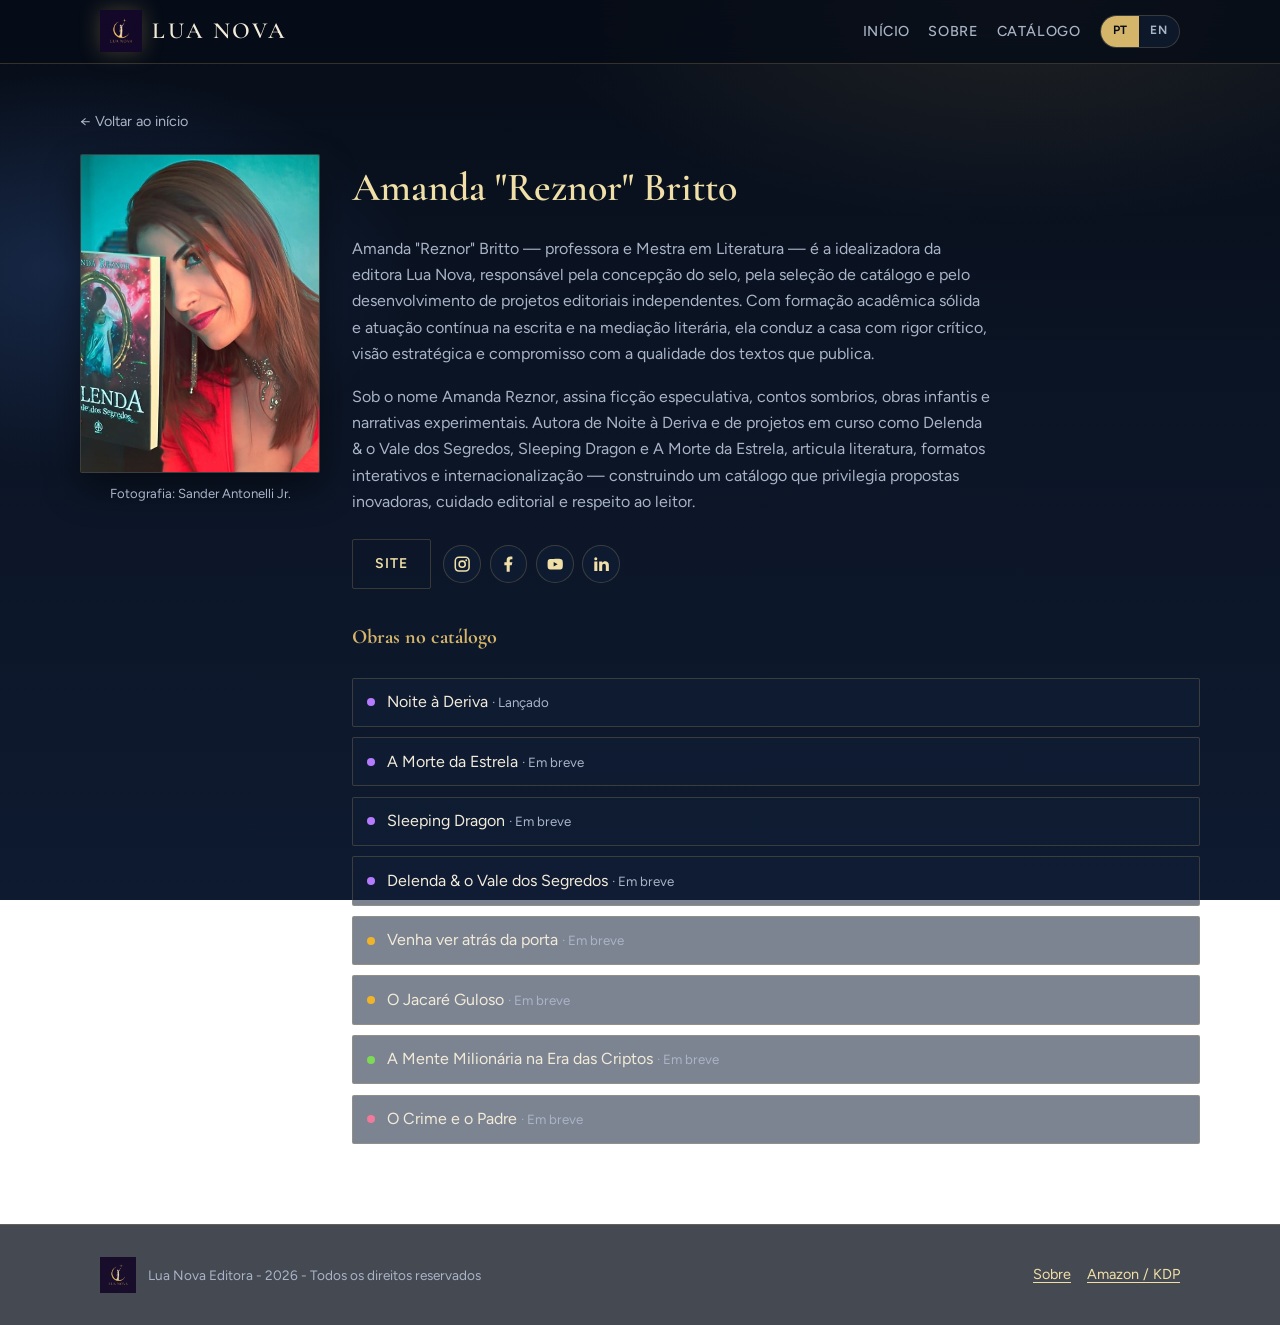
==== autor.html @ fd03901d "Initial commit: site estático da editora Lua Nova. Protótipo bilíngue PT/EN com catálogo por selos, " ====
<!DOCTYPE html>
<html lang="pt-BR" data-lang="pt">
  <head>
    <meta charset="UTF-8" />
    <meta name="viewport" content="width=device-width, initial-scale=1" />
    <title>Autor · Lua Nova</title>
    <meta name="description" content="Página do autor — Lua Nova Editora." />
    <link rel="icon" href="assets/brand/logo-minimalista-lua-nova.png" type="image/png" />
    <link rel="preconnect" href="https://fonts.googleapis.com" />
    <link rel="preconnect" href="https://fonts.gstatic.com" crossorigin />
    <link href="https://fonts.googleapis.com/css2?family=Cormorant+Garamond:ital,wght@0,500;0,600;0,700;1,500&family=Figtree:wght@400;500;600;700&display=swap" rel="stylesheet" />
    <link rel="stylesheet" href="css/styles.css" />
  </head>
  <body data-page="author">
    <a class="skip-link" href="#conteudo">Skip / Pular</a>

    <header class="site-header">
      <div class="header-inner">
        <a class="brand" href="index.html" aria-label="Lua Nova">
          <img class="brand-logo" src="assets/brand/logo-minimalista-lua-nova.png" alt="" width="42" height="42" />
          <span class="brand-name">Lua Nova</span>
        </a>
        <div class="header-actions">
          <nav class="nav" aria-label="Principal">
            <a href="index.html" data-i18n="ui.navHome">Início</a>
            <a href="sobre.html" data-i18n="ui.navAbout">Sobre</a>
            <a href="catalogo.html" data-i18n="ui.navCatalog">Catálogo</a>
          </nav>
          <div class="lang-toggle" role="group" aria-label="Idioma / Language">
            <button type="button" data-lang="pt" aria-pressed="true">PT</button>
            <button type="button" data-lang="en" aria-pressed="false">EN</button>
          </div>
        </div>
      </div>
    </header>

    <main id="conteudo" class="wrap page-hero" data-author-page></main>

    <footer class="site-footer">
      <div class="wrap footer-inner">
        <div class="footer-brand">
          <img src="assets/brand/logo-minimalista-lua-nova.png" alt="" width="36" height="36" />
          <p class="footer-copy" data-i18n="ui.footerRights">Lua Nova Editora - {year} - Todos os direitos reservados</p>
        </div>
        <div class="footer-links">
          <a href="sobre.html" data-i18n="ui.navAbout">Sobre</a>
          <a href="https://www.amazon.com.br/s?k=Amanda+Reznor" target="_blank" rel="noopener noreferrer">Amazon / KDP</a>
        </div>
      </div>
    </footer>

    <script src="js/data.js"></script>
    <script src="js/i18n.js"></script>
    <script src="js/carousel.js"></script>
    <script src="js/app.js"></script>
  </body>
</html>
---- css/styles.css ----
:root {
  /* Identity from approved logos: indigo night + antique gold */
  --bg-deep: #070d18;
  --bg: #0b1424;
  --bg-elevated: #122038;
  --navy: #0f1c33;
  --indigo: #1a2d4f;
  --gold: #d4b56a;
  --gold-bright: #f0e0a8;
  --gold-deep: #a8893e;
  --moon: var(--gold);
  --moon-soft: var(--gold-bright);
  --moon-glow: rgba(212, 181, 106, 0.28);
  --text: #f3ebda;
  --text-muted: #a9b4c7;
  --line: rgba(212, 181, 106, 0.22);
  --radius: 2px;
  --cover-w: 160px;
  --cover-h: 240px;
  --font-display: "Cormorant Garamond", "Palatino Linotype", "Georgia", serif;
  --font-ui: "Figtree", "Segoe UI", sans-serif;
  --font-body: var(--font-ui);
  --ease: cubic-bezier(0.22, 1, 0.36, 1);
  --max: 1120px;
}

*,
*::before,
*::after {
  box-sizing: border-box;
}

html {
  scroll-behavior: smooth;
}

body {
  margin: 0;
  min-height: 100vh;
  font-family: var(--font-body);
  color: var(--text);
  background:
    radial-gradient(ellipse 70% 45% at 80% 0%, rgba(212, 181, 106, 0.12), transparent 55%),
    radial-gradient(ellipse 50% 40% at 5% 30%, rgba(26, 45, 79, 0.8), transparent 55%),
    linear-gradient(180deg, var(--bg-deep) 0%, var(--bg) 40%, #0e1a30 100%);
  background-attachment: fixed;
  line-height: 1.65;
}

img {
  max-width: 100%;
  display: block;
}

a {
  color: var(--gold-bright);
  text-decoration-thickness: 1px;
  text-underline-offset: 3px;
  transition: color 0.2s var(--ease);
}

a:hover {
  color: var(--gold);
}

.skip-link {
  position: absolute;
  left: -999px;
  top: 0;
  background: var(--gold);
  color: var(--bg-deep);
  padding: 0.5rem 1rem;
  z-index: 100;
}

.skip-link:focus {
  left: 1rem;
  top: 1rem;
}

/* —— Header —— */
.site-header {
  position: sticky;
  top: 0;
  z-index: 50;
  backdrop-filter: blur(16px);
  background: rgba(7, 13, 24, 0.82);
  border-bottom: 1px solid var(--line);
}

.header-inner {
  max-width: var(--max);
  margin: 0 auto;
  padding: 0.65rem 1.25rem;
  display: flex;
  align-items: center;
  justify-content: space-between;
  gap: 1rem;
}

.brand {
  display: flex;
  align-items: center;
  gap: 0.65rem;
  color: var(--text);
  text-decoration: none;
}

.brand:hover {
  color: var(--gold-bright);
}

.brand-logo {
  width: 42px;
  height: 42px;
  object-fit: contain;
  flex-shrink: 0;
  filter: drop-shadow(0 0 10px var(--moon-glow));
  transition: filter 0.25s var(--ease), transform 0.25s var(--ease);
}

.brand:hover .brand-logo {
  filter: drop-shadow(0 0 16px rgba(212, 181, 106, 0.45));
  transform: scale(1.04);
}

.brand-name {
  font-family: var(--font-display);
  font-weight: 600;
  font-size: 1.45rem;
  letter-spacing: 0.12em;
  text-transform: uppercase;
  line-height: 1;
}

.header-actions {
  display: flex;
  align-items: center;
  gap: 1.25rem;
}

.nav {
  display: flex;
  gap: 1.15rem;
}

.nav a {
  color: var(--text-muted);
  text-decoration: none;
  font-size: 0.9rem;
  font-weight: 500;
  letter-spacing: 0.04em;
  text-transform: uppercase;
}

.nav a:hover,
.nav a[aria-current="page"] {
  color: var(--gold);
}

.lang-toggle {
  display: inline-flex;
  border: 1px solid var(--line);
  border-radius: 999px;
  overflow: hidden;
  background: rgba(15, 28, 51, 0.75);
}

.lang-toggle button {
  appearance: none;
  border: 0;
  background: transparent;
  color: var(--text-muted);
  font: inherit;
  font-size: 0.75rem;
  font-weight: 650;
  letter-spacing: 0.06em;
  padding: 0.35rem 0.7rem;
  cursor: pointer;
  transition: background 0.2s, color 0.2s;
}

.lang-toggle button[aria-pressed="true"] {
  background: var(--gold);
  color: var(--bg-deep);
}

/* —— Layout —— */
.wrap {
  max-width: var(--max);
  margin: 0 auto;
  padding: 0 1.25rem;
}

main {
  padding-bottom: 4rem;
}

.section {
  padding: 3.25rem 0 1rem;
}

.section-head {
  margin-bottom: 1.5rem;
}

.section-head h2 {
  font-family: var(--font-display);
  font-size: clamp(1.75rem, 3vw, 2.35rem);
  font-weight: 600;
  margin: 0 0 0.35rem;
  letter-spacing: 0.02em;
  color: var(--gold-bright);
}

.section-head h2::after {
  content: "";
  display: block;
  width: 4.5rem;
  height: 1px;
  margin-top: 0.65rem;
  background: linear-gradient(90deg, var(--gold), transparent);
}

.section-head p {
  margin: 0.85rem 0 0;
  color: var(--text-muted);
  max-width: 36rem;
}

.hint {
  margin-top: 0.75rem;
  font-size: 0.85rem;
  color: var(--text-muted);
  opacity: 0.85;
}

/* —— Hero —— */
.hero {
  position: relative;
  min-height: min(92vh, 820px);
  display: flex;
  align-items: center;
  padding: 2rem 0 3rem;
  overflow: hidden;
}

.hero::before {
  content: "";
  position: absolute;
  inset: 0;
  background:
    radial-gradient(circle at 70% 35%, rgba(212, 181, 106, 0.14), transparent 42%),
    radial-gradient(ellipse 100% 60% at 50% 100%, rgba(7, 13, 24, 0.95), transparent 55%);
  pointer-events: none;
  z-index: 0;
}

.hero-stars {
  position: absolute;
  inset: 0;
  background-image:
    radial-gradient(1.5px 1.5px at 12% 22%, rgba(240, 224, 168, 0.7), transparent),
    radial-gradient(1px 1px at 28% 58%, rgba(240, 224, 168, 0.45), transparent),
    radial-gradient(1.5px 1.5px at 48% 18%, rgba(240, 224, 168, 0.55), transparent),
    radial-gradient(1px 1px at 66% 72%, rgba(240, 224, 168, 0.4), transparent),
    radial-gradient(1.5px 1.5px at 82% 30%, rgba(240, 224, 168, 0.65), transparent),
    radial-gradient(1px 1px at 90% 62%, rgba(240, 224, 168, 0.35), transparent);
  opacity: 0.85;
  animation: twinkle 7s ease-in-out infinite;
  pointer-events: none;
  z-index: 0;
}

@keyframes twinkle {
  0%,
  100% {
    opacity: 0.65;
  }
  50% {
    opacity: 1;
  }
}

.hero-inner {
  position: relative;
  z-index: 1;
  width: 100%;
  display: grid;
  gap: 1.75rem;
  justify-items: center;
  text-align: center;
}

.hero-emblem {
  width: min(72vw, 420px);
  aspect-ratio: 1;
  animation: float-emblem 9s ease-in-out infinite;
  filter: drop-shadow(0 18px 50px rgba(0, 0, 0, 0.45)) drop-shadow(0 0 40px rgba(212, 181, 106, 0.18));
}

.hero-emblem img {
  width: 100%;
  height: 100%;
  object-fit: contain;
}

@keyframes float-emblem {
  0%,
  100% {
    transform: translateY(0);
  }
  50% {
    transform: translateY(-10px);
  }
}

.hero-lead {
  font-family: var(--font-display);
  font-size: clamp(1.2rem, 2.4vw, 1.55rem);
  font-weight: 500;
  font-style: italic;
  color: var(--text-muted);
  margin: 0;
  max-width: 28rem;
  line-height: 1.45;
}

.hero-cta {
  display: flex;
  flex-wrap: wrap;
  gap: 0.75rem;
  justify-content: center;
  margin-top: 0.35rem;
}

.btn {
  display: inline-flex;
  align-items: center;
  justify-content: center;
  padding: 0.75rem 1.4rem;
  border-radius: var(--radius);
  font-weight: 600;
  font-size: 0.88rem;
  letter-spacing: 0.06em;
  text-transform: uppercase;
  text-decoration: none;
  border: 1px solid transparent;
  cursor: pointer;
  transition: transform 0.2s var(--ease), background 0.2s, border-color 0.2s, color 0.2s, box-shadow 0.2s;
}

.btn:hover {
  transform: translateY(-1px);
}

.btn-primary {
  background: var(--gold);
  color: var(--bg-deep);
  box-shadow: 0 0 24px rgba(212, 181, 106, 0.2);
}

.btn-primary:hover {
  background: var(--gold-bright);
  color: var(--bg-deep);
}

.btn-ghost {
  background: transparent;
  border-color: var(--line);
  color: var(--gold-bright);
}

.btn-ghost:hover {
  border-color: var(--gold);
  color: var(--gold);
}

/* —— Seals —— */
.seals-grid {
  display: grid;
  grid-template-columns: repeat(auto-fit, minmax(180px, 1fr));
  gap: 1rem;
  margin-top: 0.5rem;
}

.seal-card {
  padding: 1.15rem 1.15rem 1.25rem;
  background: linear-gradient(160deg, rgba(18, 32, 56, 0.75), rgba(11, 20, 36, 0.55));
  border: 1px solid var(--line);
  border-left: 3px solid var(--seal-color, var(--gold));
  border-radius: var(--radius);
  transition: background 0.25s var(--ease), transform 0.25s var(--ease), border-color 0.25s;
  text-decoration: none;
  color: inherit;
  display: block;
}

a.seal-card:hover {
  color: inherit;
}

.seal-card:hover {
  background: rgba(26, 45, 79, 0.55);
  transform: translateY(-2px);
  border-color: color-mix(in srgb, var(--seal-color, var(--gold)) 45%, transparent);
}

.seal-card h3 {
  margin: 0 0 0.4rem;
  font-family: var(--font-display);
  font-size: 1.3rem;
  font-weight: 600;
  letter-spacing: 0.03em;
  color: var(--seal-color, var(--gold));
}

.seal-card p {
  margin: 0;
  font-size: 0.9rem;
  color: var(--text-muted);
}

/* —— Carousel —— */
.carousel {
  position: relative;
  margin: 0 -1.25rem;
  padding: 0.5rem 0 1rem;
  overflow: hidden;
  mask-image: linear-gradient(90deg, transparent, #000 4%, #000 96%, transparent);
  -webkit-mask-image: linear-gradient(90deg, transparent, #000 4%, #000 96%, transparent);
}

.carousel-track {
  display: flex;
  width: max-content;
  gap: 1.1rem;
  padding: 0.75rem 1.25rem;
  will-change: transform;
}

.carousel.is-static {
  mask-image: none;
  -webkit-mask-image: none;
  overflow: visible;
  margin: 0;
}

.carousel.is-static .carousel-track {
  animation: none;
  width: 100%;
  max-width: 100%;
  justify-content: center;
  flex-wrap: wrap;
  padding-left: 0;
  padding-right: 0;
  transform: none;
}

.carousel.is-marquee .carousel-track {
  animation: marquee var(--marquee-duration, 40s) linear infinite;
}

.carousel.is-paused .carousel-track {
  animation-play-state: paused;
}

.cover-provisional {
  position: absolute;
  left: 0;
  right: 0;
  bottom: 0;
  padding: 0.45rem 0.4rem;
  text-align: center;
  font-size: 0.68rem;
  font-weight: 600;
  letter-spacing: 0.04em;
  color: var(--bg-deep);
  background: linear-gradient(180deg, transparent, rgba(240, 224, 168, 0.92) 35%);
}

.catalog-seal {
  padding: 2.5rem 0 1rem;
  border-top: 1px solid var(--line);
  scroll-margin-top: 5rem;
}

.catalog-seal .section-head h2 {
  color: var(--seal-color, var(--gold-bright));
}

.catalog-subgroup {
  font-family: var(--font-display);
  font-size: 1.05rem;
  font-weight: 600;
  letter-spacing: 0.06em;
  text-transform: uppercase;
  color: var(--text-muted);
  margin: 1.25rem 0 0.85rem;
}

.catalog-grid {
  display: grid;
  grid-template-columns: repeat(auto-fill, minmax(140px, 1fr));
  gap: 1.25rem 1rem;
}

.catalog-grid .cover-card {
  flex: none;
  width: auto;
}

.catalog-grid .cover-face {
  width: 100%;
  aspect-ratio: 2 / 3;
  height: auto;
}

.author-books-title {
  font-family: var(--font-display);
  font-size: 1.25rem;
  margin: 2rem 0 0.5rem;
  color: var(--gold);
}

.seals-grid--compact {
  grid-template-columns: repeat(auto-fit, minmax(120px, 1fr));
  gap: 0.75rem;
}

.seal-card--tag {
  padding: 0.85rem 1rem;
  text-align: center;
}

.seal-card--tag h3 {
  margin: 0;
  font-size: 1.05rem;
}

.seal-card--tag p {
  display: none;
}

.catalog-section-actions {
  display: flex;
  justify-content: flex-end;
  margin-top: 1.5rem;
}

.btn-back-top {
  font-size: 0.8rem;
  padding: 0.55rem 1rem;
}

.book-actions {
  display: flex;
  flex-wrap: wrap;
  gap: 0.75rem;
  margin-top: 1.5rem;
}

.btn-disabled {
  opacity: 0.45;
  cursor: not-allowed;
  pointer-events: none;
}

.about-mark-frame {
  width: min(160px, 42vw);
  aspect-ratio: 1;
  margin: 0 auto 1.5rem;
  border-radius: 50%;
  overflow: hidden;
  border: 1px solid var(--line);
  background: var(--navy);
  box-shadow: 0 0 40px var(--moon-glow), 0 0 80px rgba(212, 181, 106, 0.12);
  display: grid;
  place-items: center;
}

.about-mark-frame .about-mark,
.about-mark--minimal {
  width: 78%;
  height: auto;
  margin: 0;
  filter: none;
}

.author-photo-wrap {
  width: min(280px, 100%);
  margin: 0 auto;
}

.author-photo {
  width: 100%;
  border-radius: var(--radius);
  overflow: hidden;
  border: 1px solid var(--line);
  box-shadow: 0 16px 36px rgba(0, 0, 0, 0.45);
  background: var(--navy);
}

.author-photo img {
  width: 100%;
  height: auto;
  aspect-ratio: 3 / 4;
  object-fit: cover;
  object-position: center top;
  display: block;
}

.photo-credit {
  margin: 0.65rem 0 0;
  text-align: center;
  font-size: 0.82rem;
  color: var(--text-muted);
}

.author-links {
  margin: 1.5rem 0 0.5rem;
  align-items: center;
  display: flex;
  flex-wrap: wrap;
  gap: 0.75rem;
}

.author-links .social-row {
  margin-top: 0;
  margin-left: 0;
}

.social-row {
  display: inline-flex;
  align-items: center;
  gap: 0.55rem;
  margin-top: 0.85rem;
}

.social-icon {
  width: 2.35rem;
  height: 2.35rem;
  display: inline-grid;
  place-items: center;
  border-radius: 50%;
  border: 1px solid var(--line);
  color: var(--gold-bright);
  background: rgba(18, 32, 56, 0.55);
  text-decoration: none;
  transition: color 0.2s, border-color 0.2s, background 0.2s, transform 0.2s;
}

.social-icon svg {
  width: 1.15rem;
  height: 1.15rem;
  display: block;
}

.social-icon:hover {
  color: var(--bg-deep);
  background: var(--gold);
  border-color: var(--gold);
  transform: translateY(-1px);
}

.social-icon--disabled {
  opacity: 0.35;
  cursor: not-allowed;
  pointer-events: none;
}

#topo-catalogo {
  scroll-margin-top: 5rem;
}

@keyframes marquee {
  from {
    transform: translateX(0);
  }
  to {
    transform: translateX(-50%);
  }
}

.cover-card {
  flex: 0 0 var(--cover-w);
  width: var(--cover-w);
  text-decoration: none;
  color: inherit;
  display: block;
  transition: transform 0.25s var(--ease);
}

.cover-card:hover,
.cover-card:focus-visible {
  transform: translateY(-6px) scale(1.03);
  outline: none;
}

.cover-face {
  position: relative;
  width: var(--cover-w);
  height: var(--cover-h);
  border-radius: var(--radius);
  overflow: hidden;
  box-shadow:
    0 12px 28px rgba(0, 0, 0, 0.5),
    0 0 0 1px rgba(212, 181, 106, 0.12);
  background: var(--bg-elevated);
}

.cover-face img {
  width: 100%;
  height: 100%;
  object-fit: cover;
}

.cover-placeholder {
  width: 100%;
  height: 100%;
  display: flex;
  flex-direction: column;
  align-items: center;
  justify-content: center;
  text-align: center;
  padding: 1rem 0.85rem;
  background:
    linear-gradient(160deg, rgba(240, 224, 168, 0.1), transparent 42%),
    linear-gradient(180deg, color-mix(in srgb, var(--seal-color, var(--indigo)) 40%, #122038), #070d18 88%);
  border-top: 3px solid var(--seal-color, var(--gold));
}

.cover-placeholder .ph-label {
  font-size: 0.72rem;
  letter-spacing: 0.04em;
  color: var(--gold-bright);
  opacity: 0.9;
  margin: 0;
}

.cover-badge {
  position: absolute;
  top: 0.5rem;
  left: 0.5rem;
  width: 10px;
  height: 10px;
  border-radius: 50%;
  background: var(--seal-color, var(--gold));
  box-shadow: 0 0 8px var(--seal-color, var(--gold));
}

.cover-meta {
  margin-top: 0.55rem;
}

.cover-meta .title {
  font-size: 0.88rem;
  font-weight: 600;
  line-height: 1.25;
  margin: 0;
  color: var(--text);
}

.cover-meta .author {
  font-size: 0.78rem;
  color: var(--text-muted);
  margin: 0.15rem 0 0;
}

.carousel-empty {
  color: var(--text-muted);
  padding: 1rem 0;
  font-style: italic;
}

/* —— Detail pages —— */
.page-hero {
  padding: 2.75rem 0 1rem;
}

.crumb {
  display: inline-block;
  margin-bottom: 1.25rem;
  font-size: 0.9rem;
  color: var(--text-muted);
  text-decoration: none;
}

.crumb:hover {
  color: var(--gold);
}

.book-layout,
.author-layout {
  display: grid;
  gap: 2rem;
  padding-bottom: 2rem;
}

@media (min-width: 760px) {
  .book-layout {
    grid-template-columns: 220px 1fr;
    align-items: start;
  }

  .author-layout {
    grid-template-columns: 240px 1fr;
    align-items: start;
  }
}

.book-cover-lg {
  width: 220px;
  max-width: 100%;
  aspect-ratio: 2 / 3;
  border-radius: var(--radius);
  overflow: hidden;
  box-shadow: 0 20px 40px rgba(0, 0, 0, 0.55), 0 0 0 1px rgba(212, 181, 106, 0.15);
  margin: 0 auto;
}

.book-cover-lg img,
.book-cover-lg .cover-placeholder {
  width: 100%;
  height: 100%;
}

.book-cover-lg .cover-placeholder {
  min-height: 100%;
}

.book-title {
  font-family: var(--font-display);
  font-size: clamp(1.9rem, 4vw, 2.75rem);
  margin: 0 0 0.35rem;
  line-height: 1.1;
  font-weight: 600;
  color: var(--gold-bright);
}

.book-subtitle {
  color: var(--text-muted);
  margin: 0 0 1.25rem;
  font-size: 1.1rem;
  font-family: var(--font-display);
  font-style: italic;
}

.meta-row {
  display: flex;
  flex-wrap: wrap;
  gap: 0.5rem 1.25rem;
  margin-bottom: 1.5rem;
  font-size: 0.92rem;
}

.meta-row dt {
  color: var(--text-muted);
  display: inline;
  margin: 0;
}

.meta-row dd {
  display: inline;
  margin: 0 0 0 0.35rem;
  color: var(--text);
}

.meta-pair {
  display: flex;
  align-items: baseline;
}

.seal-chip {
  display: inline-block;
  font-size: 0.72rem;
  font-weight: 650;
  letter-spacing: 0.05em;
  text-transform: uppercase;
  padding: 0.2rem 0.55rem;
  border-radius: 999px;
  border: 1px solid color-mix(in srgb, var(--seal-color) 55%, transparent);
  color: var(--seal-color);
  margin-right: 0.35rem;
}

.prose {
  color: var(--text-muted);
  max-width: 40rem;
}

.prose p {
  margin: 0 0 1rem;
}

.prose p:last-child {
  margin-bottom: 0;
}

.author-name {
  font-family: var(--font-display);
  font-size: clamp(1.8rem, 4vw, 2.5rem);
  margin: 0 0 1rem;
  color: var(--gold-bright);
  font-weight: 600;
}

.book-list {
  list-style: none;
  padding: 0;
  margin: 1.5rem 0 0;
  display: grid;
  gap: 0.65rem;
}

.book-list a {
  display: flex;
  align-items: center;
  gap: 0.75rem;
  padding: 0.65rem 0.85rem;
  background: rgba(18, 32, 56, 0.55);
  border: 1px solid var(--line);
  border-radius: var(--radius);
  text-decoration: none;
  color: var(--text);
}

.book-list a:hover {
  border-color: var(--gold);
  color: var(--gold-bright);
}

.book-list .dot {
  width: 8px;
  height: 8px;
  border-radius: 50%;
  background: var(--seal-color, var(--gold));
  flex-shrink: 0;
}

.about-grid {
  display: grid;
  gap: 1.5rem;
  margin-top: 1.5rem;
}

@media (min-width: 700px) {
  .about-grid {
    grid-template-columns: 1fr 1fr;
  }
}

.about-block {
  padding: 1.5rem;
  background: linear-gradient(160deg, rgba(18, 32, 56, 0.7), rgba(11, 20, 36, 0.5));
  border: 1px solid var(--line);
  border-radius: var(--radius);
}

.about-block h2 {
  font-family: var(--font-display);
  font-size: 1.45rem;
  margin: 0 0 0.75rem;
  color: var(--gold);
  font-weight: 600;
}

.contact-list {
  list-style: none;
  padding: 0;
  margin: 1rem 0 0;
  display: grid;
  gap: 0.65rem;
}

.contact-list li {
  color: var(--text-muted);
}

.contact-list strong {
  color: var(--text);
  display: inline-block;
  min-width: 5.5rem;
}

.events-empty {
  font-style: italic;
  opacity: 0.85;
  margin-top: 0.75rem !important;
}

/* —— Footer —— */
.site-footer {
  border-top: 1px solid var(--line);
  padding: 2rem 0;
  margin-top: 2rem;
  background: rgba(7, 13, 24, 0.75);
}

.footer-inner {
  display: flex;
  flex-wrap: wrap;
  justify-content: space-between;
  gap: 1.25rem;
  align-items: center;
}

.footer-brand {
  display: flex;
  align-items: center;
  gap: 0.75rem;
}

.footer-brand img {
  width: 36px;
  height: 36px;
  object-fit: contain;
  opacity: 0.9;
}

.footer-links {
  display: flex;
  flex-wrap: wrap;
  gap: 1rem;
  font-size: 0.9rem;
}

.footer-copy {
  font-size: 0.85rem;
  color: var(--text-muted);
  margin: 0;
}

@media (max-width: 600px) {
  .nav {
    display: none;
  }

  .hero {
    min-height: auto;
    padding: 2rem 0 2.5rem;
  }

  .hero-emblem {
    width: min(88vw, 340px);
  }

  .brand-name {
    font-size: 1.15rem;
    letter-spacing: 0.08em;
  }

  :root {
    --cover-w: 140px;
    --cover-h: 210px;
  }
}

@media (prefers-reduced-motion: reduce) {
  .carousel-track,
  .hero-emblem,
  .hero-stars {
    animation: none !important;
  }

  html {
    scroll-behavior: auto;
  }
}
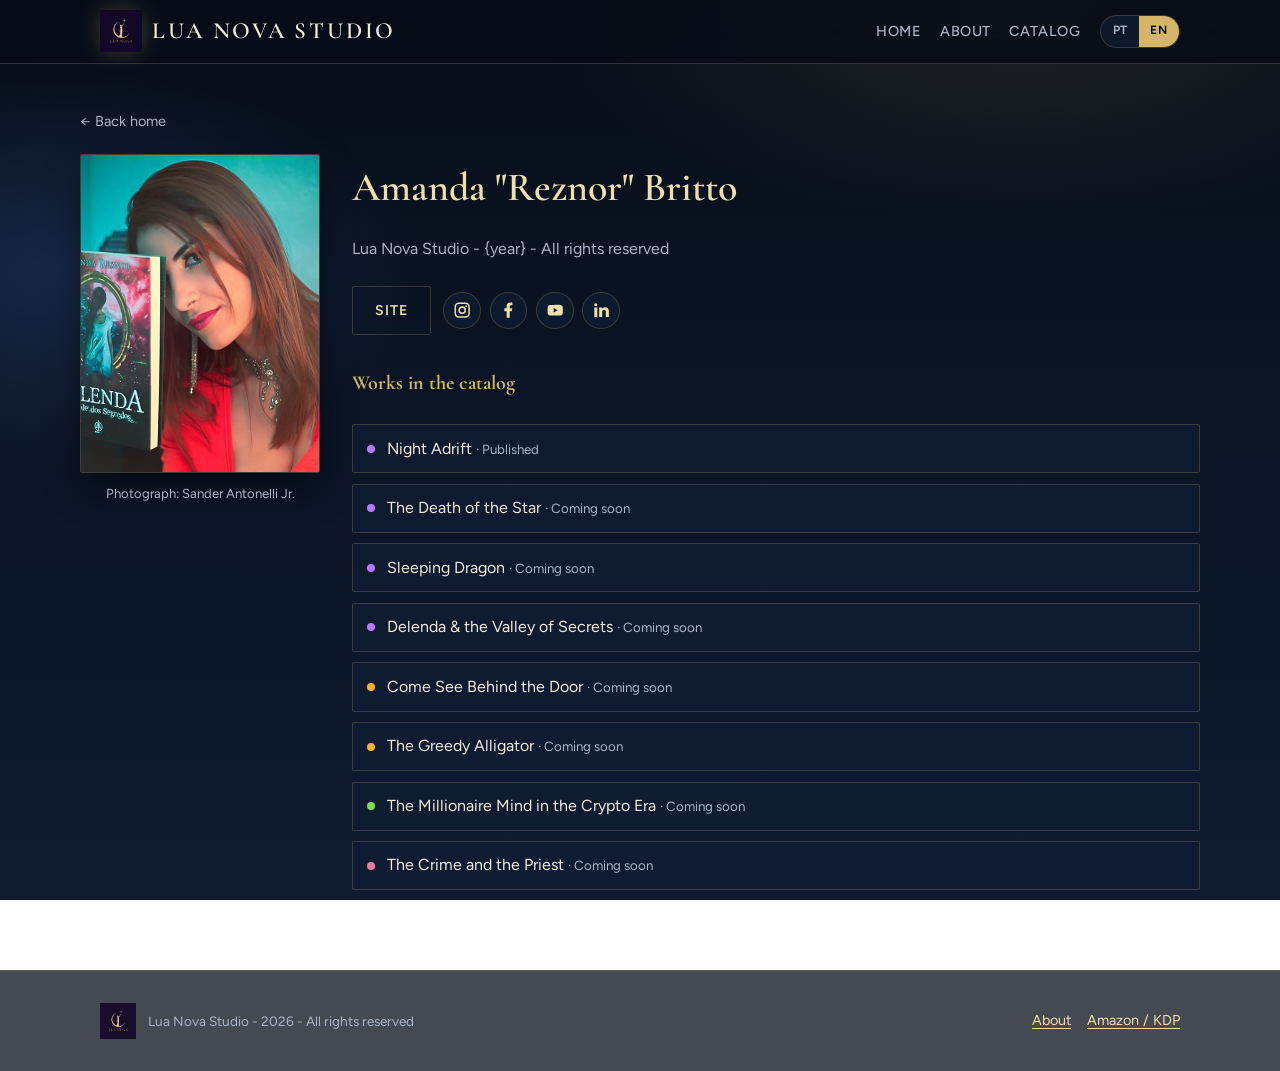
==== commit c4ed12a7: "Rebrand site as Lua Nova Studio with Editora Lua Nova as the imprint The house is now Lua Nova Studi" ====
--- a/autor.html
+++ b/autor.html
@@ -3,8 +3,8 @@
   <head>
     <meta charset="UTF-8" />
     <meta name="viewport" content="width=device-width, initial-scale=1" />
-    <title>Autor · Lua Nova</title>
-    <meta name="description" content="Página do autor — Lua Nova Editora." />
+    <title>Autor · Lua Nova Studio</title>
+    <meta name="description" content="Página do autor — Editora Lua Nova, selo da Lua Nova Studio." />
     <link rel="icon" href="assets/brand/logo-minimalista-lua-nova.png" type="image/png" />
     <link rel="preconnect" href="https://fonts.googleapis.com" />
     <link rel="preconnect" href="https://fonts.gstatic.com" crossorigin />
@@ -16,9 +16,9 @@
 
     <header class="site-header">
       <div class="header-inner">
-        <a class="brand" href="index.html" aria-label="Lua Nova">
+        <a class="brand" href="index.html" aria-label="Lua Nova Studio">
           <img class="brand-logo" src="assets/brand/logo-minimalista-lua-nova.png" alt="" width="42" height="42" />
-          <span class="brand-name">Lua Nova</span>
+          <span class="brand-name">Lua Nova Studio</span>
         </a>
         <div class="header-actions">
           <nav class="nav" aria-label="Principal">
@@ -40,7 +40,7 @@
       <div class="wrap footer-inner">
         <div class="footer-brand">
           <img src="assets/brand/logo-minimalista-lua-nova.png" alt="" width="36" height="36" />
-          <p class="footer-copy" data-i18n="ui.footerRights">Lua Nova Editora - {year} - Todos os direitos reservados</p>
+          <p class="footer-copy" data-i18n="ui.footerRights">Lua Nova Studio - {year} - Todos os direitos reservados</p>
         </div>
         <div class="footer-links">
           <a href="sobre.html" data-i18n="ui.navAbout">Sobre</a>
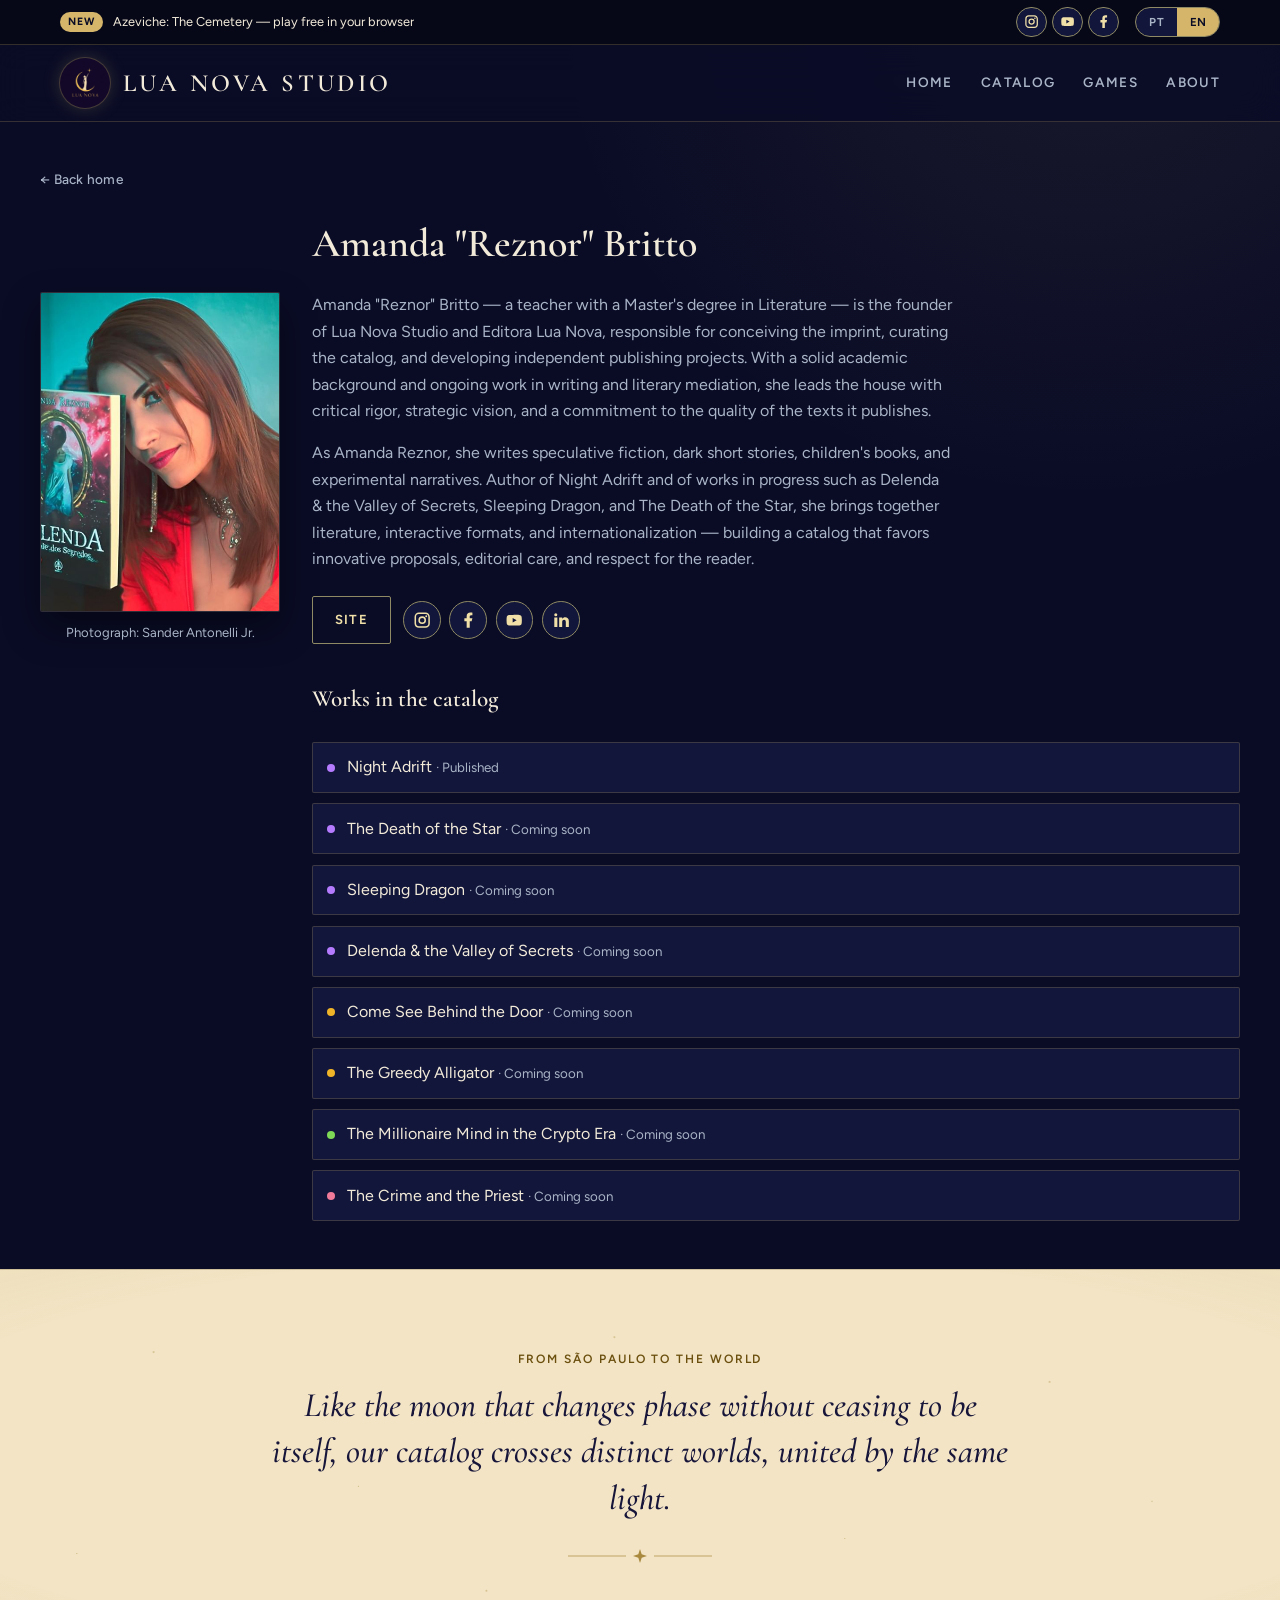
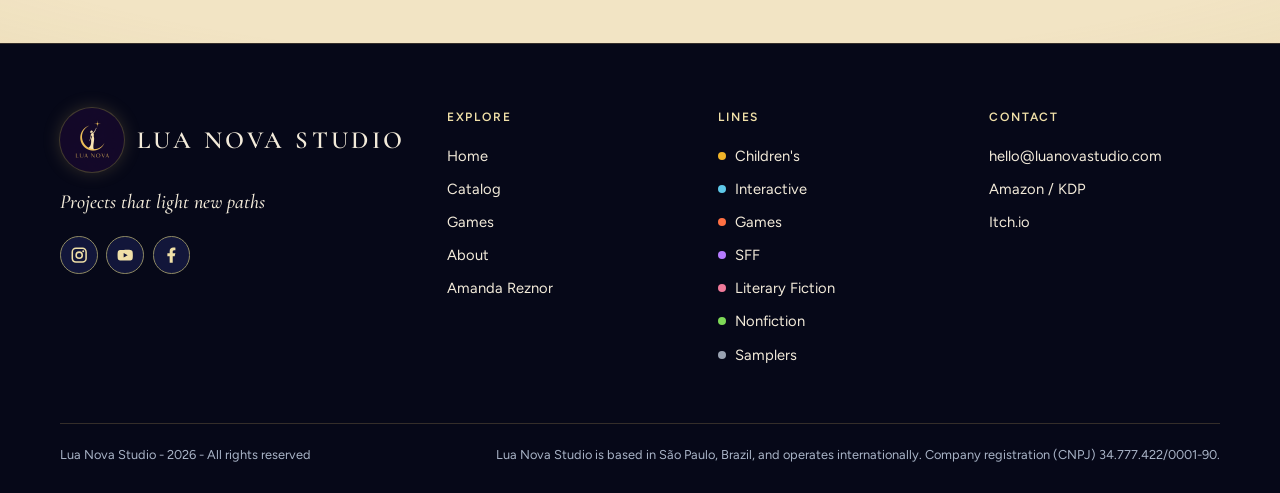
==== commit b78432b7: "Redesign the site with a night frame and parchment bands Top bar, broad header and footer, and the b" ====
--- a/autor.html
+++ b/autor.html
@@ -3,6 +3,8 @@
   <head>
     <meta charset="UTF-8" />
     <meta name="viewport" content="width=device-width, initial-scale=1" />
+    <meta name="color-scheme" content="dark light" />
+    <meta name="theme-color" content="#060818" />
     <title>Autor · Lua Nova Studio</title>
     <meta name="description" content="Página do autor — Editora Lua Nova, selo da Lua Nova Studio." />
     <link rel="icon" href="assets/brand/logo-minimalista-lua-nova.png" type="image/png" />
@@ -14,37 +16,101 @@
   <body data-page="author">
     <a class="skip-link" href="#conteudo">Skip / Pular</a>
 
-    <header class="site-header">
-      <div class="header-inner">
-        <a class="brand" href="index.html" aria-label="Lua Nova Studio">
-          <img class="brand-logo" src="assets/brand/logo-minimalista-lua-nova.png" alt="" width="42" height="42" />
-          <span class="brand-name">Lua Nova Studio</span>
-        </a>
-        <div class="header-actions">
-          <nav class="nav" aria-label="Principal">
-            <a href="index.html" data-i18n="ui.navHome">Início</a>
-            <a href="sobre.html" data-i18n="ui.navAbout">Sobre</a>
-            <a href="catalogo.html" data-i18n="ui.navCatalog">Catálogo</a>
-          </nav>
+    <div class="topbar">
+      <div class="topbar-inner">
+        <p class="topbar-note">
+          <span class="topbar-tag" data-i18n="ui.topbarTag">Novo</span>
+          <a href="livro.html?id=azeviche-the-cemetery" data-i18n="ui.topbarNote">Azeviche: O Cemitério — jogue grátis no navegador</a>
+        </p>
+        <div class="topbar-actions">
+          <div class="social-row">
+            <a class="social-icon" href="https://www.instagram.com/luanova_studio/" target="_blank" rel="noopener noreferrer" aria-label="Instagram" title="Instagram"><svg viewBox="0 0 24 24" aria-hidden="true"><path fill="currentColor" d="M7.8 2h8.4C19.4 2 22 4.6 22 7.8v8.4a5.8 5.8 0 0 1-5.8 5.8H7.8C4.6 22 2 19.4 2 16.2V7.8A5.8 5.8 0 0 1 7.8 2m-.2 2A3.6 3.6 0 0 0 4 7.6v8.8C4 18.39 5.61 20 7.6 20h8.8a3.6 3.6 0 0 0 3.6-3.6V7.6C20 5.61 18.39 4 16.4 4H7.6m9.65 1.5a1.25 1.25 0 0 1 1.25 1.25A1.25 1.25 0 0 1 17.25 8 1.25 1.25 0 0 1 16 6.75a1.25 1.25 0 0 1 1.25-1.25M12 7a5 5 0 0 1 5 5 5 5 0 0 1-5 5 5 5 0 0 1-5-5 5 5 0 0 1 5-5m0 2a3 3 0 0 0-3 3 3 3 0 0 0 3 3 3 3 0 0 0 3-3 3 3 0 0 0-3-3z"/></svg></a>
+            <a class="social-icon" href="https://www.youtube.com/@luanova_studio" target="_blank" rel="noopener noreferrer" aria-label="YouTube" title="YouTube"><svg viewBox="0 0 24 24" aria-hidden="true"><path fill="currentColor" d="M10 15l5.19-3L10 9v6m11.56-7.83c.13.47.22 1.1.28 1.9.07.8.1 1.49.1 2.09L22 12c0 2.19-.16 3.8-.44 4.83-.25.9-.83 1.48-1.73 1.73-.47.13-1.33.22-2.65.28-1.3.07-2.49.1-3.59.1L12 19c-4.19 0-6.8-.16-7.83-.44-.9-.25-1.48-.83-1.73-1.73-.13-.47-.22-1.1-.28-1.9-.07-.8-.1-1.49-.1-2.09L2 12c0-2.19.16-3.8.44-4.83.25-.9.83-1.48 1.73-1.73.47-.13 1.33-.22 2.65-.28 1.3-.07 2.49-.1 3.59-.1L12 5c4.19 0 6.8.16 7.83.44.9.25 1.48.83 1.73 1.73z"/></svg></a>
+            <a class="social-icon" href="https://www.facebook.com/profile.php?id=61592613926631" target="_blank" rel="noopener noreferrer" aria-label="Facebook" title="Facebook"><svg viewBox="0 0 24 24" aria-hidden="true"><path fill="currentColor" d="M14 13.5h2.5l1-4H14v-2c0-1.03 0-2 2-2h1.5V2.14c-.326-.043-1.557-.14-2.857-.14C11.928 2 10 3.657 10 6.7v2.8H7v4h3V22h4v-8.5z"/></svg></a>
+          </div>
           <div class="lang-toggle" role="group" aria-label="Idioma / Language">
             <button type="button" data-lang="pt" aria-pressed="true">PT</button>
             <button type="button" data-lang="en" aria-pressed="false">EN</button>
           </div>
         </div>
       </div>
+    </div>
+
+    <header class="site-header">
+      <div class="header-inner">
+        <a class="brand" href="index.html" aria-label="Lua Nova Studio">
+          <img class="brand-logo" src="assets/brand/logo-minimalista-lua-nova.png" alt="" width="50" height="50" />
+          <span class="brand-name">Lua Nova Studio</span>
+        </a>
+        <div class="header-actions">
+          <nav class="nav" aria-label="Principal">
+            <a href="index.html" data-i18n="ui.navHome">Início</a>
+            <a href="catalogo.html" data-i18n="ui.navCatalog">Catálogo</a>
+            <a href="catalogo.html#selo-jogos" data-i18n="ui.navGames">Jogos</a>
+            <a href="sobre.html" data-i18n="ui.navAbout">Sobre</a>
+          </nav>
+        </div>
+      </div>
     </header>
 
     <main id="conteudo" class="wrap page-hero" data-author-page></main>
 
+    <section class="manifesto theme-light" aria-labelledby="manifesto-title">
+      <div class="hero-stars" aria-hidden="true"></div>
+      <p class="section-eyebrow" id="manifesto-title" data-i18n="ui.manifestoEyebrow">De São Paulo para o mundo</p>
+      <blockquote data-i18n="ui.manifestoQuote">Como a lua que muda de fase sem deixar de ser a mesma, nosso catálogo atravessa mundos distintos, unidos pela mesma luz.</blockquote>
+      <div class="manifesto-orn" aria-hidden="true"></div>
+    </section>
+
     <footer class="site-footer">
-      <div class="wrap footer-inner">
-        <div class="footer-brand">
-          <img src="assets/brand/logo-minimalista-lua-nova.png" alt="" width="36" height="36" />
+      <div class="wrap">
+        <div class="footer-grid">
+          <div class="footer-brand">
+            <a class="brand" href="index.html" aria-label="Lua Nova Studio">
+              <img class="brand-logo" src="assets/brand/logo-minimalista-lua-nova.png" alt="" width="64" height="64" />
+              <span class="brand-name">Lua Nova Studio</span>
+            </a>
+            <p class="footer-tagline" data-i18n="site.tagline">Projetos que iluminam novos caminhos</p>
+            <div class="social-row">
+              <a class="social-icon" href="https://www.instagram.com/luanova_studio/" target="_blank" rel="noopener noreferrer" aria-label="Instagram" title="Instagram"><svg viewBox="0 0 24 24" aria-hidden="true"><path fill="currentColor" d="M7.8 2h8.4C19.4 2 22 4.6 22 7.8v8.4a5.8 5.8 0 0 1-5.8 5.8H7.8C4.6 22 2 19.4 2 16.2V7.8A5.8 5.8 0 0 1 7.8 2m-.2 2A3.6 3.6 0 0 0 4 7.6v8.8C4 18.39 5.61 20 7.6 20h8.8a3.6 3.6 0 0 0 3.6-3.6V7.6C20 5.61 18.39 4 16.4 4H7.6m9.65 1.5a1.25 1.25 0 0 1 1.25 1.25A1.25 1.25 0 0 1 17.25 8 1.25 1.25 0 0 1 16 6.75a1.25 1.25 0 0 1 1.25-1.25M12 7a5 5 0 0 1 5 5 5 5 0 0 1-5 5 5 5 0 0 1-5-5 5 5 0 0 1 5-5m0 2a3 3 0 0 0-3 3 3 3 0 0 0 3 3 3 3 0 0 0 3-3 3 3 0 0 0-3-3z"/></svg></a>
+              <a class="social-icon" href="https://www.youtube.com/@luanova_studio" target="_blank" rel="noopener noreferrer" aria-label="YouTube" title="YouTube"><svg viewBox="0 0 24 24" aria-hidden="true"><path fill="currentColor" d="M10 15l5.19-3L10 9v6m11.56-7.83c.13.47.22 1.1.28 1.9.07.8.1 1.49.1 2.09L22 12c0 2.19-.16 3.8-.44 4.83-.25.9-.83 1.48-1.73 1.73-.47.13-1.33.22-2.65.28-1.3.07-2.49.1-3.59.1L12 19c-4.19 0-6.8-.16-7.83-.44-.9-.25-1.48-.83-1.73-1.73-.13-.47-.22-1.1-.28-1.9-.07-.8-.1-1.49-.1-2.09L2 12c0-2.19.16-3.8.44-4.83.25-.9.83-1.48 1.73-1.73.47-.13 1.33-.22 2.65-.28 1.3-.07 2.49-.1 3.59-.1L12 5c4.19 0 6.8.16 7.83.44.9.25 1.48.83 1.73 1.73z"/></svg></a>
+              <a class="social-icon" href="https://www.facebook.com/profile.php?id=61592613926631" target="_blank" rel="noopener noreferrer" aria-label="Facebook" title="Facebook"><svg viewBox="0 0 24 24" aria-hidden="true"><path fill="currentColor" d="M14 13.5h2.5l1-4H14v-2c0-1.03 0-2 2-2h1.5V2.14c-.326-.043-1.557-.14-2.857-.14C11.928 2 10 3.657 10 6.7v2.8H7v4h3V22h4v-8.5z"/></svg></a>
+            </div>
+          </div>
+          <nav class="footer-col" aria-labelledby="footer-explore">
+            <h2 id="footer-explore" data-i18n="ui.footerExplore">Navegue</h2>
+            <ul>
+              <li><a href="index.html" data-i18n="ui.navHome">Início</a></li>
+              <li><a href="catalogo.html" data-i18n="ui.navCatalog">Catálogo</a></li>
+              <li><a href="catalogo.html#selo-jogos" data-i18n="ui.navGames">Jogos</a></li>
+              <li><a href="sobre.html" data-i18n="ui.navAbout">Sobre</a></li>
+              <li><a href="autor.html?id=amanda-reznor">Amanda Reznor</a></li>
+            </ul>
+          </nav>
+          <nav class="footer-col" aria-labelledby="footer-lines">
+            <h2 id="footer-lines" data-i18n="ui.footerLines">Selos</h2>
+            <ul>
+              <li><a href="catalogo.html#selo-infantil"><span class="footer-dot" style="--seal-color:#f0b429" aria-hidden="true"></span><span data-i18n="seals.0.name">Infantil</span></a></li>
+              <li><a href="catalogo.html#selo-interativo"><span class="footer-dot" style="--seal-color:#5ec8e8" aria-hidden="true"></span><span data-i18n="seals.1.name">Interativo</span></a></li>
+              <li><a href="catalogo.html#selo-jogos"><span class="footer-dot" style="--seal-color:#ff7043" aria-hidden="true"></span><span data-i18n="seals.2.name">Jogos</span></a></li>
+              <li><a href="catalogo.html#selo-litfan"><span class="footer-dot" style="--seal-color:#b57bff" aria-hidden="true"></span><span data-i18n="seals.3.name">LitFan</span></a></li>
+              <li><a href="catalogo.html#selo-romance"><span class="footer-dot" style="--seal-color:#f07a9a" aria-hidden="true"></span><span data-i18n="seals.4.name">Romance</span></a></li>
+              <li><a href="catalogo.html#selo-tecnico"><span class="footer-dot" style="--seal-color:#7ed957" aria-hidden="true"></span><span data-i18n="seals.5.name">Técnico</span></a></li>
+              <li><a href="catalogo.html#selo-degustacoes"><span class="footer-dot" style="--seal-color:#9aa3b2" aria-hidden="true"></span><span data-i18n="seals.6.name">Degustações</span></a></li>
+            </ul>
+          </nav>
+          <div class="footer-col">
+            <h2 data-i18n="ui.contactTitle">Contato</h2>
+            <ul>
+              <li><a href="mailto:hello@luanovastudio.com">hello@luanovastudio.com</a></li>
+              <li><a href="https://www.amazon.com.br/s?k=Amanda+Reznor" target="_blank" rel="noopener noreferrer">Amazon / KDP</a></li>
+              <li><a href="https://luanovastudio.itch.io/" target="_blank" rel="noopener noreferrer">Itch.io</a></li>
+            </ul>
+          </div>
+        </div>
+        <div class="footer-bottom">
           <p class="footer-copy" data-i18n="ui.footerRights">Lua Nova Studio - {year} - Todos os direitos reservados</p>
-        </div>
-        <div class="footer-links">
-          <a href="sobre.html" data-i18n="ui.navAbout">Sobre</a>
-          <a href="https://www.amazon.com.br/s?k=Amanda+Reznor" target="_blank" rel="noopener noreferrer">Amazon / KDP</a>
+          <p class="footer-note" data-i18n="about.note">A Lua Nova Studio tem sede em São Paulo, Brasil, e atua internacionalmente.</p>
         </div>
       </div>
     </footer>
--- a/css/styles.css
+++ b/css/styles.css
@@ -1,27 +1,94 @@
+/* Lua Nova Studio — night frame (top bar, header, body, footer) with
+   parchment bands (home hero, page banners, manifesto). Tokens follow the
+   Lua Nova design system: indigo night + antique gold. */
 :root {
-  /* Identity from approved logos: indigo night + antique gold */
-  --bg-deep: #070d18;
-  --bg: #0b1424;
-  --bg-elevated: #122038;
-  --navy: #0f1c33;
-  --indigo: #1a2d4f;
+  /* The site ships its own night palette: declaring it stops mobile browsers
+     (Samsung Internet, Chrome auto-dark) from force-darkening the parchment. */
+  color-scheme: dark;
+  /* Night */
+  --night-0: #060818;
+  --night-1: #0a0c26;
+  --night-2: #12163a;
+  --night-3: #1b2050;
+  /* Parchment */
+  --parch-0: #e6d3a8;
+  --parch-1: #f2e4c4;
+  --parch-2: #f9efd8;
+  --parch-edge: rgba(168, 137, 62, 0.18);
+  /* Gold */
   --gold: #d4b56a;
   --gold-bright: #f0e0a8;
   --gold-deep: #a8893e;
-  --moon: var(--gold);
-  --moon-soft: var(--gold-bright);
-  --moon-glow: rgba(212, 181, 106, 0.28);
+  --on-gold: #0a0c26;
+  --plate-navy: #01082a;
+  --plate-plum: #140929;
+
+  /* Themeable roles (night values) */
+  --bg: var(--night-1);
+  --bg-raised: var(--night-2);
+  --bg-overlay: var(--night-3);
   --text: #f3ebda;
   --text-muted: #a9b4c7;
+  --accent: #f0e0a8;
+  --accent-hover: #d4b56a;
   --line: rgba(212, 181, 106, 0.22);
+  --control: #8f8a63;
+  --focus: #f0e0a8;
+  --star: rgba(240, 224, 168, 0.7);
+
+  /* Legacy names still read by inline styles in js/app.js */
+  --moon-glow: rgba(212, 181, 106, 0.28);
+  --navy: var(--plate-navy);
+  --indigo: #1a2d4f;
+
   --radius: 2px;
+  --radius-md: 8px;
+  --radius-lg: 18px;
   --cover-w: 160px;
   --cover-h: 240px;
+  --header-h: 76px;
   --font-display: "Cormorant Garamond", "Palatino Linotype", "Georgia", serif;
   --font-ui: "Figtree", "Segoe UI", sans-serif;
   --font-body: var(--font-ui);
   --ease: cubic-bezier(0.22, 1, 0.36, 1);
-  --max: 1120px;
+  --max: 1200px;
+
+  --star-mask: url("data:image/svg+xml,%3Csvg xmlns='http://www.w3.org/2000/svg' viewBox='0 0 24 24'%3E%3Cpath d='M12 1l2.6 8.4L23 12l-8.4 2.6L12 23l-2.6-8.4L1 12l8.4-2.6z'/%3E%3C/svg%3E");
+  --ornament: url("data:image/svg+xml,%3Csvg xmlns='http://www.w3.org/2000/svg' viewBox='0 0 144 14'%3E%3Cg fill='%23d4b56a'%3E%3Crect x='0' y='6.5' width='58' height='1' opacity='.65'/%3E%3Crect x='86' y='6.5' width='58' height='1' opacity='.65'/%3E%3Cpath d='M72 0l1.7 5.3L79 7l-5.3 1.7L72 14l-1.7-5.3L65 7l5.3-1.7z'/%3E%3C/g%3E%3C/svg%3E");
+}
+
+/* Parchment bands redefine the roles; every component reads the roles. */
+.theme-light {
+  color-scheme: light;
+  --bg: var(--parch-1);
+  --bg-raised: var(--parch-2);
+  --bg-overlay: #ffffff;
+  --text: #17153a;
+  --text-muted: #4a476b;
+  --accent: #6b4f0e;
+  --accent-hover: #4a3504;
+  --line: rgba(122, 106, 58, 0.28);
+  --control: #7a6a3a;
+  --focus: #2a2670;
+  --star: rgba(168, 137, 62, 0.55);
+  --ornament: url("data:image/svg+xml,%3Csvg xmlns='http://www.w3.org/2000/svg' viewBox='0 0 144 14'%3E%3Cg fill='%23a8893e'%3E%3Crect x='0' y='6.5' width='58' height='1' opacity='.7'/%3E%3Crect x='86' y='6.5' width='58' height='1' opacity='.7'/%3E%3Cpath d='M72 0l1.7 5.3L79 7l-5.3 1.7L72 14l-1.7-5.3L65 7l5.3-1.7z'/%3E%3C/g%3E%3C/svg%3E");
+  background-color: var(--parch-1);
+  color: var(--text);
+}
+
+/* Samsung Internet only skips its forced dark mode when the stylesheet has a
+   prefers-color-scheme: dark rule. The site already is its own dark design,
+   so this rule just restates the same palette. */
+@media (prefers-color-scheme: dark) {
+  :root {
+    color-scheme: dark;
+  }
+
+  .theme-light {
+    color-scheme: light;
+    background-color: var(--parch-1);
+    color: var(--text);
+  }
 }
 
 *,
@@ -32,6 +99,7 @@
 
 html {
   scroll-behavior: smooth;
+  scroll-padding-top: calc(var(--header-h) + 1rem);
 }
 
 body {
@@ -40,10 +108,8 @@
   font-family: var(--font-body);
   color: var(--text);
   background:
-    radial-gradient(ellipse 70% 45% at 80% 0%, rgba(212, 181, 106, 0.12), transparent 55%),
-    radial-gradient(ellipse 50% 40% at 5% 30%, rgba(26, 45, 79, 0.8), transparent 55%),
-    linear-gradient(180deg, var(--bg-deep) 0%, var(--bg) 40%, #0e1a30 100%);
-  background-attachment: fixed;
+    radial-gradient(ellipse 70% 40% at 85% 0%, rgba(212, 181, 106, 0.08), transparent 60%),
+    var(--night-1);
   line-height: 1.65;
 }
 
@@ -53,14 +119,19 @@
 }
 
 a {
-  color: var(--gold-bright);
+  color: var(--accent);
   text-decoration-thickness: 1px;
   text-underline-offset: 3px;
   transition: color 0.2s var(--ease);
 }
 
 a:hover {
-  color: var(--gold);
+  color: var(--accent-hover);
+}
+
+:focus-visible {
+  outline: 2px solid var(--focus);
+  outline-offset: 3px;
 }
 
 .skip-link {
@@ -68,7 +139,7 @@
   left: -999px;
   top: 0;
   background: var(--gold);
-  color: var(--bg-deep);
+  color: var(--on-gold);
   padding: 0.5rem 1rem;
   z-index: 100;
 }
@@ -78,57 +149,173 @@
   top: 1rem;
 }
 
-/* —— Header —— */
+.wrap {
+  max-width: var(--max);
+  margin: 0 auto;
+  padding: 0 1.25rem;
+}
+
+main {
+  padding-bottom: 4.5rem;
+}
+
+/* Shared star field: six soft points, colour from --star */
+.hero-stars {
+  position: absolute;
+  inset: 0;
+  background-image:
+    radial-gradient(1.5px 1.5px at 12% 22%, var(--star), transparent),
+    radial-gradient(1px 1px at 28% 58%, var(--star), transparent),
+    radial-gradient(1.5px 1.5px at 48% 18%, var(--star), transparent),
+    radial-gradient(1px 1px at 66% 72%, var(--star), transparent),
+    radial-gradient(1.5px 1.5px at 82% 30%, var(--star), transparent),
+    radial-gradient(1px 1px at 90% 62%, var(--star), transparent),
+    radial-gradient(1.5px 1.5px at 38% 86%, var(--star), transparent),
+    radial-gradient(1px 1px at 6% 76%, var(--star), transparent);
+  opacity: 0.85;
+  animation: twinkle 7s ease-in-out infinite;
+  pointer-events: none;
+  z-index: 0;
+}
+
+@keyframes twinkle {
+  0%,
+  100% {
+    opacity: 0.55;
+  }
+  50% {
+    opacity: 1;
+  }
+}
+
+/* —— Top bar (night) —— */
+.topbar {
+  background: var(--night-0);
+  border-bottom: 1px solid var(--line);
+  color: var(--text-muted);
+  font-size: 0.8rem;
+}
+
+.topbar-inner {
+  max-width: var(--max);
+  margin: 0 auto;
+  padding: 0.4rem 1.25rem;
+  min-height: 44px;
+  display: flex;
+  align-items: center;
+  justify-content: space-between;
+  gap: 1rem;
+}
+
+.topbar-note {
+  margin: 0;
+  display: flex;
+  align-items: center;
+  gap: 0.6rem;
+  min-width: 0;
+}
+
+.topbar-tag {
+  flex: none;
+  padding: 0.1rem 0.5rem;
+  border-radius: 999px;
+  background: var(--gold);
+  color: var(--on-gold);
+  font-size: 0.66rem;
+  font-weight: 700;
+  letter-spacing: 0.1em;
+  text-transform: uppercase;
+}
+
+.topbar-note a {
+  color: var(--text);
+  text-decoration: none;
+  white-space: nowrap;
+  overflow: hidden;
+  text-overflow: ellipsis;
+}
+
+.topbar-note a:hover {
+  color: var(--accent);
+}
+
+.topbar-actions {
+  flex: none;
+  display: flex;
+  align-items: center;
+  gap: 1rem;
+}
+
+.topbar .social-row {
+  margin: 0;
+  gap: 0.35rem;
+}
+
+.topbar .social-icon {
+  width: 1.9rem;
+  height: 1.9rem;
+}
+
+.topbar .social-icon svg {
+  width: 0.95rem;
+  height: 0.95rem;
+}
+
+/* —— Header (night, broad) —— */
 .site-header {
   position: sticky;
   top: 0;
   z-index: 50;
+  background: rgba(10, 12, 38, 0.9);
   backdrop-filter: blur(16px);
-  background: rgba(7, 13, 24, 0.82);
+  -webkit-backdrop-filter: blur(16px);
   border-bottom: 1px solid var(--line);
 }
 
 .header-inner {
   max-width: var(--max);
+  min-height: var(--header-h);
   margin: 0 auto;
-  padding: 0.65rem 1.25rem;
+  padding: 0 1.25rem;
   display: flex;
   align-items: center;
   justify-content: space-between;
-  gap: 1rem;
+  gap: 1.5rem;
 }
 
 .brand {
   display: flex;
   align-items: center;
-  gap: 0.65rem;
+  gap: 0.8rem;
   color: var(--text);
   text-decoration: none;
 }
 
 .brand:hover {
-  color: var(--gold-bright);
+  color: var(--accent);
 }
 
 .brand-logo {
-  width: 42px;
-  height: 42px;
-  object-fit: contain;
+  width: 50px;
+  height: 50px;
   flex-shrink: 0;
-  filter: drop-shadow(0 0 10px var(--moon-glow));
-  transition: filter 0.25s var(--ease), transform 0.25s var(--ease);
+  border-radius: 50%;
+  object-fit: cover;
+  background: var(--plate-plum);
+  box-shadow: 0 0 0 1px var(--line), 0 0 18px rgba(212, 181, 106, 0.22);
+  transition: box-shadow 0.25s var(--ease), transform 0.25s var(--ease);
 }
 
 .brand:hover .brand-logo {
-  filter: drop-shadow(0 0 16px rgba(212, 181, 106, 0.45));
+  box-shadow: 0 0 0 1px var(--gold), 0 0 24px rgba(212, 181, 106, 0.4);
   transform: scale(1.04);
 }
 
 .brand-name {
   font-family: var(--font-display);
   font-weight: 600;
-  font-size: 1.45rem;
-  letter-spacing: 0.12em;
+  font-size: 1.55rem;
+  letter-spacing: 0.14em;
   text-transform: uppercase;
   line-height: 1;
 }
@@ -141,29 +328,36 @@
 
 .nav {
   display: flex;
-  gap: 1.15rem;
+  gap: 1.75rem;
 }
 
 .nav a {
   color: var(--text-muted);
   text-decoration: none;
-  font-size: 0.9rem;
-  font-weight: 500;
-  letter-spacing: 0.04em;
+  font-size: 0.85rem;
+  font-weight: 600;
+  letter-spacing: 0.1em;
   text-transform: uppercase;
-}
-
-.nav a:hover,
+  padding: 0.35rem 0;
+  border-bottom: 1px solid transparent;
+  white-space: nowrap;
+}
+
+.nav a:hover {
+  color: var(--accent);
+}
+
 .nav a[aria-current="page"] {
-  color: var(--gold);
+  color: var(--accent);
+  border-bottom-color: var(--gold);
 }
 
 .lang-toggle {
   display: inline-flex;
-  border: 1px solid var(--line);
+  border: 1px solid var(--control);
   border-radius: 999px;
   overflow: hidden;
-  background: rgba(15, 28, 51, 0.75);
+  background: var(--night-2);
 }
 
 .lang-toggle button {
@@ -172,60 +366,68 @@
   background: transparent;
   color: var(--text-muted);
   font: inherit;
-  font-size: 0.75rem;
+  font-size: 0.72rem;
   font-weight: 650;
   letter-spacing: 0.06em;
-  padding: 0.35rem 0.7rem;
+  min-width: 2.6rem;
+  padding: 0.3rem 0.7rem;
   cursor: pointer;
   transition: background 0.2s, color 0.2s;
 }
 
 .lang-toggle button[aria-pressed="true"] {
   background: var(--gold);
-  color: var(--bg-deep);
-}
-
-/* —— Layout —— */
-.wrap {
-  max-width: var(--max);
-  margin: 0 auto;
-  padding: 0 1.25rem;
-}
-
-main {
-  padding-bottom: 4rem;
-}
-
+  color: var(--on-gold);
+}
+
+.lang-toggle button:focus-visible {
+  outline-offset: -3px;
+}
+
+/* —— Sections —— */
+/* Vertical only, so `.section.wrap` keeps the side gutter on phones. */
 .section {
-  padding: 3.25rem 0 1rem;
+  padding-top: 4.5rem;
+  padding-bottom: 1rem;
 }
 
 .section-head {
-  margin-bottom: 1.5rem;
+  margin-bottom: 1.75rem;
+}
+
+.section-eyebrow {
+  margin: 0 0 0.6rem;
+  font-family: var(--font-ui);
+  font-size: 0.75rem;
+  font-weight: 600;
+  letter-spacing: 0.16em;
+  text-transform: uppercase;
+  color: var(--accent);
 }
 
 .section-head h2 {
   font-family: var(--font-display);
-  font-size: clamp(1.75rem, 3vw, 2.35rem);
+  font-size: clamp(1.9rem, 3.2vw, 2.5rem);
   font-weight: 600;
-  margin: 0 0 0.35rem;
-  letter-spacing: 0.02em;
-  color: var(--gold-bright);
+  line-height: 1.15;
+  margin: 0;
+  letter-spacing: 0.01em;
+  color: var(--text);
 }
 
 .section-head h2::after {
   content: "";
   display: block;
-  width: 4.5rem;
-  height: 1px;
-  margin-top: 0.65rem;
-  background: linear-gradient(90deg, var(--gold), transparent);
+  width: 9rem;
+  height: 14px;
+  margin-top: 0.85rem;
+  background: var(--ornament) left center / contain no-repeat;
 }
 
 .section-head p {
   margin: 0.85rem 0 0;
   color: var(--text-muted);
-  max-width: 36rem;
+  max-width: 38rem;
 }
 
 .hint {
@@ -235,114 +437,17 @@
   opacity: 0.85;
 }
 
-/* —— Hero —— */
-.hero {
-  position: relative;
-  min-height: min(92vh, 820px);
-  display: flex;
-  align-items: center;
-  padding: 2rem 0 3rem;
-  overflow: hidden;
-}
-
-.hero::before {
-  content: "";
-  position: absolute;
-  inset: 0;
-  background:
-    radial-gradient(circle at 70% 35%, rgba(212, 181, 106, 0.14), transparent 42%),
-    radial-gradient(ellipse 100% 60% at 50% 100%, rgba(7, 13, 24, 0.95), transparent 55%);
-  pointer-events: none;
-  z-index: 0;
-}
-
-.hero-stars {
-  position: absolute;
-  inset: 0;
-  background-image:
-    radial-gradient(1.5px 1.5px at 12% 22%, rgba(240, 224, 168, 0.7), transparent),
-    radial-gradient(1px 1px at 28% 58%, rgba(240, 224, 168, 0.45), transparent),
-    radial-gradient(1.5px 1.5px at 48% 18%, rgba(240, 224, 168, 0.55), transparent),
-    radial-gradient(1px 1px at 66% 72%, rgba(240, 224, 168, 0.4), transparent),
-    radial-gradient(1.5px 1.5px at 82% 30%, rgba(240, 224, 168, 0.65), transparent),
-    radial-gradient(1px 1px at 90% 62%, rgba(240, 224, 168, 0.35), transparent);
-  opacity: 0.85;
-  animation: twinkle 7s ease-in-out infinite;
-  pointer-events: none;
-  z-index: 0;
-}
-
-@keyframes twinkle {
-  0%,
-  100% {
-    opacity: 0.65;
-  }
-  50% {
-    opacity: 1;
-  }
-}
-
-.hero-inner {
-  position: relative;
-  z-index: 1;
-  width: 100%;
-  display: grid;
-  gap: 1.75rem;
-  justify-items: center;
-  text-align: center;
-}
-
-.hero-emblem {
-  width: min(72vw, 420px);
-  aspect-ratio: 1;
-  animation: float-emblem 9s ease-in-out infinite;
-  filter: drop-shadow(0 18px 50px rgba(0, 0, 0, 0.45)) drop-shadow(0 0 40px rgba(212, 181, 106, 0.18));
-}
-
-.hero-emblem img {
-  width: 100%;
-  height: 100%;
-  object-fit: contain;
-}
-
-@keyframes float-emblem {
-  0%,
-  100% {
-    transform: translateY(0);
-  }
-  50% {
-    transform: translateY(-10px);
-  }
-}
-
-.hero-lead {
-  font-family: var(--font-display);
-  font-size: clamp(1.2rem, 2.4vw, 1.55rem);
-  font-weight: 500;
-  font-style: italic;
-  color: var(--text-muted);
-  margin: 0;
-  max-width: 28rem;
-  line-height: 1.45;
-}
-
-.hero-cta {
-  display: flex;
-  flex-wrap: wrap;
-  gap: 0.75rem;
-  justify-content: center;
-  margin-top: 0.35rem;
-}
-
+/* —— Buttons —— */
 .btn {
   display: inline-flex;
   align-items: center;
   justify-content: center;
+  min-height: 44px;
   padding: 0.75rem 1.4rem;
   border-radius: var(--radius);
-  font-weight: 600;
-  font-size: 0.88rem;
-  letter-spacing: 0.06em;
+  font-weight: 650;
+  font-size: 0.82rem;
+  letter-spacing: 0.08em;
   text-transform: uppercase;
   text-decoration: none;
   border: 1px solid transparent;
@@ -356,44 +461,320 @@
 
 .btn-primary {
   background: var(--gold);
-  color: var(--bg-deep);
+  color: var(--on-gold);
   box-shadow: 0 0 24px rgba(212, 181, 106, 0.2);
 }
 
 .btn-primary:hover {
   background: var(--gold-bright);
-  color: var(--bg-deep);
+  color: var(--on-gold);
 }
 
 .btn-ghost {
   background: transparent;
-  border-color: var(--line);
-  color: var(--gold-bright);
+  border-color: var(--control);
+  color: var(--accent);
 }
 
 .btn-ghost:hover {
   border-color: var(--gold);
-  color: var(--gold);
+  color: var(--accent-hover);
+}
+
+.btn-disabled {
+  opacity: 0.45;
+  cursor: not-allowed;
+  pointer-events: none;
+}
+
+/* —— Home hero (parchment band) —— */
+.hero {
+  position: relative;
+  overflow: hidden;
+  border-bottom: 1px solid var(--line);
+}
+
+.hero.theme-light {
+  background:
+    radial-gradient(ellipse 120% 100% at 50% 40%, transparent 55%, var(--parch-edge) 100%),
+    radial-gradient(ellipse 50% 70% at 78% 45%, rgba(249, 239, 216, 0.85) 0%, rgba(249, 239, 216, 0) 70%),
+    var(--parch-1);
+}
+
+.hero-inner {
+  position: relative;
+  z-index: 1;
+  max-width: var(--max);
+  margin: 0 auto;
+  padding: 4.5rem 1.25rem;
+  display: grid;
+  grid-template-columns: minmax(0, 1.05fr) minmax(0, 0.95fr);
+  gap: 3.5rem;
+  align-items: center;
+}
+
+.hero-title {
+  margin: 0;
+  font-family: var(--font-display);
+  font-weight: 600;
+  font-size: clamp(2.4rem, 4.4vw, 3.6rem);
+  line-height: 1.06;
+  letter-spacing: -0.005em;
+  color: var(--text);
+  max-width: 15ch;
+}
+
+/* A gold glint crosses the letters every few seconds. */
+@supports ((-webkit-background-clip: text) or (background-clip: text)) {
+  .hero-title {
+    background-image: linear-gradient(
+      105deg,
+      var(--text) 0%,
+      var(--text) 44%,
+      #7a5c17 46.5%,
+      #b08a33 48.5%,
+      #d4b56a 50%,
+      #b08a33 51.5%,
+      #7a5c17 53.5%,
+      var(--text) 56%,
+      var(--text) 100%
+    );
+    background-size: 300% 100%;
+    background-position: 100% 0;
+    -webkit-background-clip: text;
+    background-clip: text;
+    color: transparent;
+    -webkit-text-fill-color: transparent;
+    animation: title-glint 8s ease-in-out 1.2s infinite;
+  }
+}
+
+@keyframes title-glint {
+  0% {
+    background-position: 100% 0;
+  }
+  30%,
+  100% {
+    background-position: 0 0;
+  }
+}
+
+.hero-lead {
+  font-family: var(--font-display);
+  font-size: clamp(1.2rem, 2vw, 1.45rem);
+  font-weight: 500;
+  font-style: italic;
+  color: var(--text-muted);
+  margin: 1.25rem 0 0;
+  max-width: 30rem;
+  line-height: 1.45;
+}
+
+.hero-cta {
+  display: flex;
+  flex-wrap: wrap;
+  gap: 0.75rem;
+  margin-top: 2rem;
+}
+
+.hero-emblem {
+  position: relative;
+  justify-self: center;
+  width: min(100%, 500px);
+  aspect-ratio: 1;
+  animation: float-emblem 9s ease-in-out infinite;
+}
+
+.hero-emblem::before {
+  content: "";
+  position: absolute;
+  inset: -6%;
+  border: 1px dashed var(--line);
+  border-radius: 50%;
+  pointer-events: none;
+}
+
+.hero-emblem img {
+  position: relative;
+  width: 100%;
+  height: 100%;
+  object-fit: contain;
+  border-radius: var(--radius-lg);
+  background: var(--plate-navy);
+  box-shadow: 0 30px 60px rgba(23, 21, 58, 0.35), 0 0 0 1px rgba(122, 106, 58, 0.35);
+}
+
+/* Pulsing star: sits on the logo's star (64.9% / 13.1% of the artwork). */
+.star-glow {
+  position: absolute;
+  left: 64.9%;
+  top: 13.1%;
+  width: 30%;
+  aspect-ratio: 1;
+  transform: translate(-50%, -50%);
+  pointer-events: none;
+  mix-blend-mode: screen;
+}
+
+.star-glow::before,
+.star-glow::after {
+  content: "";
+  position: absolute;
+  inset: 0;
+  margin: auto;
+}
+
+.star-glow::before {
+  border-radius: 50%;
+  background: radial-gradient(
+    circle,
+    rgba(255, 246, 214, 0.95) 0%,
+    rgba(240, 224, 168, 0.6) 12%,
+    rgba(212, 181, 106, 0.25) 32%,
+    rgba(212, 181, 106, 0) 62%
+  );
+  animation: star-pulse 3.4s ease-in-out infinite;
+}
+
+.star-glow::after {
+  width: 46%;
+  height: 46%;
+  background: #fff6d6;
+  -webkit-mask: var(--star-mask) center / contain no-repeat;
+  mask: var(--star-mask) center / contain no-repeat;
+  animation: star-spark 3.4s ease-in-out infinite;
+}
+
+@keyframes float-emblem {
+  0%,
+  100% {
+    transform: translateY(0);
+  }
+  50% {
+    transform: translateY(-10px);
+  }
+}
+
+@keyframes star-pulse {
+  0%,
+  100% {
+    opacity: 0.35;
+    transform: scale(0.7);
+  }
+  50% {
+    opacity: 1;
+    transform: scale(1.1);
+  }
+}
+
+@keyframes star-spark {
+  0%,
+  100% {
+    opacity: 0.25;
+    transform: scale(0.55) rotate(0deg);
+  }
+  50% {
+    opacity: 0.95;
+    transform: scale(1) rotate(20deg);
+  }
+}
+
+/* —— Page banner (parchment band on Catálogo and Sobre) —— */
+.page-banner {
+  position: relative;
+  overflow: hidden;
+  border-bottom: 1px solid var(--line);
+  background:
+    radial-gradient(ellipse 120% 110% at 50% 40%, transparent 55%, var(--parch-edge) 100%),
+    var(--parch-1);
+}
+
+.page-banner > .wrap {
+  position: relative;
+  z-index: 1;
+  padding-top: 3rem;
+  padding-bottom: 3.25rem;
+}
+
+.page-banner--split > .wrap {
+  display: grid;
+  grid-template-columns: minmax(0, 1fr) auto;
+  gap: 2.5rem;
+  align-items: center;
+}
+
+.page-banner .book-subtitle {
+  margin-bottom: 0;
+}
+
+.page-body {
+  padding-top: 1rem;
+}
+
+/* —— Manifesto (parchment band before the footer) —— */
+.manifesto {
+  position: relative;
+  overflow: hidden;
+  text-align: center;
+  padding: 5rem 1.25rem;
+  border-top: 1px solid var(--line);
+  background:
+    radial-gradient(ellipse 120% 110% at 50% 50%, transparent 50%, var(--parch-edge) 100%),
+    var(--parch-1);
+}
+
+.manifesto > *:not(.hero-stars) {
+  position: relative;
+  z-index: 1;
+}
+
+.manifesto blockquote {
+  max-width: 46rem;
+  margin: 0.75rem auto 0;
+  font-family: var(--font-display);
+  font-style: italic;
+  font-weight: 500;
+  font-size: clamp(1.5rem, 3vw, 2.15rem);
+  line-height: 1.35;
+  color: var(--text);
+}
+
+.manifesto-orn {
+  width: 9rem;
+  height: 14px;
+  margin: 1.75rem auto 0;
+  background: var(--ornament) center / contain no-repeat;
 }
 
 /* —— Seals —— */
 .seals-grid {
   display: grid;
-  grid-template-columns: repeat(auto-fit, minmax(180px, 1fr));
+  grid-template-columns: repeat(auto-fill, minmax(250px, 1fr));
   gap: 1rem;
   margin-top: 0.5rem;
 }
 
 .seal-card {
-  padding: 1.15rem 1.15rem 1.25rem;
-  background: linear-gradient(160deg, rgba(18, 32, 56, 0.75), rgba(11, 20, 36, 0.55));
+  display: block;
+  padding: 1.35rem 1.35rem 1.4rem;
+  background: var(--bg-raised);
   border: 1px solid var(--line);
-  border-left: 3px solid var(--seal-color, var(--gold));
-  border-radius: var(--radius);
+  border-radius: var(--radius-md);
+  color: inherit;
+  text-decoration: none;
   transition: background 0.25s var(--ease), transform 0.25s var(--ease), border-color 0.25s;
-  text-decoration: none;
-  color: inherit;
+}
+
+/* The seal's colour lives in its star, not in a side bar. */
+.seal-card::before {
+  content: "";
   display: block;
+  width: 26px;
+  height: 26px;
+  margin-bottom: 1rem;
+  background: var(--seal-color, var(--gold));
+  -webkit-mask: var(--star-mask) center / contain no-repeat;
+  mask: var(--star-mask) center / contain no-repeat;
 }
 
 a.seal-card:hover {
@@ -401,27 +782,58 @@
 }
 
 .seal-card:hover {
-  background: rgba(26, 45, 79, 0.55);
-  transform: translateY(-2px);
-  border-color: color-mix(in srgb, var(--seal-color, var(--gold)) 45%, transparent);
+  background: var(--bg-overlay);
+  transform: translateY(-3px);
+  border-color: var(--seal-color, var(--gold));
 }
 
 .seal-card h3 {
   margin: 0 0 0.4rem;
   font-family: var(--font-display);
-  font-size: 1.3rem;
+  font-size: 1.4rem;
   font-weight: 600;
-  letter-spacing: 0.03em;
-  color: var(--seal-color, var(--gold));
+  letter-spacing: 0.02em;
+  color: var(--text);
 }
 
 .seal-card p {
   margin: 0;
   font-size: 0.9rem;
+  line-height: 1.55;
   color: var(--text-muted);
 }
 
-/* —— Carousel —— */
+.seals-grid--compact {
+  grid-template-columns: repeat(auto-fit, minmax(130px, 1fr));
+  gap: 0.75rem;
+}
+
+.seal-card--tag {
+  display: flex;
+  align-items: center;
+  justify-content: center;
+  gap: 0.55rem;
+  padding: 0.8rem 1rem;
+  text-align: center;
+}
+
+.seal-card--tag::before {
+  width: 14px;
+  height: 14px;
+  margin: 0;
+  flex: none;
+}
+
+.seal-card--tag h3 {
+  margin: 0;
+  font-size: 1.05rem;
+}
+
+.seal-card--tag p {
+  display: none;
+}
+
+/* —— Carousel (behaviour unchanged, see js/carousel.js) —— */
 .carousel {
   position: relative;
   margin: 0 -1.25rem;
@@ -463,6 +875,96 @@
 
 .carousel.is-paused .carousel-track {
   animation-play-state: paused;
+}
+
+@keyframes marquee {
+  from {
+    transform: translateX(0);
+  }
+  to {
+    transform: translateX(-50%);
+  }
+}
+
+.carousel-empty {
+  color: var(--text-muted);
+  padding: 1rem 0;
+  font-style: italic;
+}
+
+/* —— Covers —— */
+.cover-card {
+  flex: 0 0 var(--cover-w);
+  width: var(--cover-w);
+  text-decoration: none;
+  color: inherit;
+  display: block;
+  transition: transform 0.25s var(--ease);
+}
+
+.cover-card:hover,
+.cover-card:focus-visible {
+  transform: translateY(-6px) scale(1.03);
+  outline: none;
+}
+
+.cover-card:focus-visible .cover-face {
+  outline: 2px solid var(--focus);
+  outline-offset: 3px;
+}
+
+.cover-face {
+  position: relative;
+  width: var(--cover-w);
+  height: var(--cover-h);
+  border-radius: var(--radius);
+  overflow: hidden;
+  box-shadow:
+    0 12px 28px rgba(0, 0, 0, 0.5),
+    0 0 0 1px rgba(212, 181, 106, 0.12);
+  background: var(--night-2);
+  transition: box-shadow 0.25s var(--ease);
+}
+
+.cover-card:hover .cover-face {
+  box-shadow:
+    0 20px 40px rgba(0, 0, 0, 0.55),
+    0 0 0 1px rgba(212, 181, 106, 0.3);
+}
+
+.cover-face img {
+  width: 100%;
+  height: 100%;
+  object-fit: cover;
+}
+
+/* Keep game artwork in its original landscape format. */
+.cover-card--game {
+  width: 240px;
+  flex-basis: 240px;
+}
+
+.cover-face--game {
+  width: 240px;
+  height: auto;
+  aspect-ratio: 63 / 50;
+  border-radius: var(--radius-md);
+}
+
+.cover-face--game img {
+  object-fit: contain;
+}
+
+/* Seal marker: a bookmark ribbon in the seal colour. */
+.cover-badge {
+  position: absolute;
+  z-index: 2;
+  top: 0;
+  right: 0.65rem;
+  width: 14px;
+  height: 22px;
+  background: var(--seal-color, var(--gold));
+  clip-path: polygon(0 0, 100% 0, 100% 100%, 50% 78%, 0 100%);
 }
 
 .cover-provisional {
@@ -475,244 +977,8 @@
   font-size: 0.68rem;
   font-weight: 600;
   letter-spacing: 0.04em;
-  color: var(--bg-deep);
+  color: var(--on-gold);
   background: linear-gradient(180deg, transparent, rgba(240, 224, 168, 0.92) 35%);
-}
-
-.catalog-seal {
-  padding: 2.5rem 0 1rem;
-  border-top: 1px solid var(--line);
-  scroll-margin-top: 5rem;
-}
-
-.catalog-seal .section-head h2 {
-  color: var(--seal-color, var(--gold-bright));
-}
-
-.catalog-subgroup {
-  font-family: var(--font-display);
-  font-size: 1.05rem;
-  font-weight: 600;
-  letter-spacing: 0.06em;
-  text-transform: uppercase;
-  color: var(--text-muted);
-  margin: 1.25rem 0 0.85rem;
-}
-
-.catalog-grid {
-  display: grid;
-  grid-template-columns: repeat(auto-fill, minmax(140px, 1fr));
-  gap: 1.25rem 1rem;
-}
-
-.catalog-grid .cover-card {
-  flex: none;
-  width: auto;
-}
-
-.catalog-grid .cover-face {
-  width: 100%;
-  aspect-ratio: 2 / 3;
-  height: auto;
-}
-
-.author-books-title {
-  font-family: var(--font-display);
-  font-size: 1.25rem;
-  margin: 2rem 0 0.5rem;
-  color: var(--gold);
-}
-
-.seals-grid--compact {
-  grid-template-columns: repeat(auto-fit, minmax(120px, 1fr));
-  gap: 0.75rem;
-}
-
-.seal-card--tag {
-  padding: 0.85rem 1rem;
-  text-align: center;
-}
-
-.seal-card--tag h3 {
-  margin: 0;
-  font-size: 1.05rem;
-}
-
-.seal-card--tag p {
-  display: none;
-}
-
-.catalog-section-actions {
-  display: flex;
-  justify-content: flex-end;
-  margin-top: 1.5rem;
-}
-
-.btn-back-top {
-  font-size: 0.8rem;
-  padding: 0.55rem 1rem;
-}
-
-.book-actions {
-  display: flex;
-  flex-wrap: wrap;
-  gap: 0.75rem;
-  margin-top: 1.5rem;
-}
-
-.btn-disabled {
-  opacity: 0.45;
-  cursor: not-allowed;
-  pointer-events: none;
-}
-
-.about-mark-frame {
-  width: min(160px, 42vw);
-  aspect-ratio: 1;
-  margin: 0 auto 1.5rem;
-  border-radius: 50%;
-  overflow: hidden;
-  border: 1px solid var(--line);
-  background: var(--navy);
-  box-shadow: 0 0 40px var(--moon-glow), 0 0 80px rgba(212, 181, 106, 0.12);
-  display: grid;
-  place-items: center;
-}
-
-.about-mark-frame .about-mark,
-.about-mark--minimal {
-  width: 78%;
-  height: auto;
-  margin: 0;
-  filter: none;
-}
-
-.author-photo-wrap {
-  width: min(280px, 100%);
-  margin: 0 auto;
-}
-
-.author-photo {
-  width: 100%;
-  border-radius: var(--radius);
-  overflow: hidden;
-  border: 1px solid var(--line);
-  box-shadow: 0 16px 36px rgba(0, 0, 0, 0.45);
-  background: var(--navy);
-}
-
-.author-photo img {
-  width: 100%;
-  height: auto;
-  aspect-ratio: 3 / 4;
-  object-fit: cover;
-  object-position: center top;
-  display: block;
-}
-
-.photo-credit {
-  margin: 0.65rem 0 0;
-  text-align: center;
-  font-size: 0.82rem;
-  color: var(--text-muted);
-}
-
-.author-links {
-  margin: 1.5rem 0 0.5rem;
-  align-items: center;
-  display: flex;
-  flex-wrap: wrap;
-  gap: 0.75rem;
-}
-
-.author-links .social-row {
-  margin-top: 0;
-  margin-left: 0;
-}
-
-.social-row {
-  display: inline-flex;
-  align-items: center;
-  gap: 0.55rem;
-  margin-top: 0.85rem;
-}
-
-.social-icon {
-  width: 2.35rem;
-  height: 2.35rem;
-  display: inline-grid;
-  place-items: center;
-  border-radius: 50%;
-  border: 1px solid var(--line);
-  color: var(--gold-bright);
-  background: rgba(18, 32, 56, 0.55);
-  text-decoration: none;
-  transition: color 0.2s, border-color 0.2s, background 0.2s, transform 0.2s;
-}
-
-.social-icon svg {
-  width: 1.15rem;
-  height: 1.15rem;
-  display: block;
-}
-
-.social-icon:hover {
-  color: var(--bg-deep);
-  background: var(--gold);
-  border-color: var(--gold);
-  transform: translateY(-1px);
-}
-
-.social-icon--disabled {
-  opacity: 0.35;
-  cursor: not-allowed;
-  pointer-events: none;
-}
-
-#topo-catalogo {
-  scroll-margin-top: 5rem;
-}
-
-@keyframes marquee {
-  from {
-    transform: translateX(0);
-  }
-  to {
-    transform: translateX(-50%);
-  }
-}
-
-.cover-card {
-  flex: 0 0 var(--cover-w);
-  width: var(--cover-w);
-  text-decoration: none;
-  color: inherit;
-  display: block;
-  transition: transform 0.25s var(--ease);
-}
-
-.cover-card:hover,
-.cover-card:focus-visible {
-  transform: translateY(-6px) scale(1.03);
-  outline: none;
-}
-
-.cover-face {
-  position: relative;
-  width: var(--cover-w);
-  height: var(--cover-h);
-  border-radius: var(--radius);
-  overflow: hidden;
-  box-shadow:
-    0 12px 28px rgba(0, 0, 0, 0.5),
-    0 0 0 1px rgba(212, 181, 106, 0.12);
-  background: var(--bg-elevated);
-}
-
-.cover-face img {
-  width: 100%;
-  height: 100%;
-  object-fit: cover;
 }
 
 .cover-placeholder {
@@ -726,8 +992,7 @@
   padding: 1rem 0.85rem;
   background:
     linear-gradient(160deg, rgba(240, 224, 168, 0.1), transparent 42%),
-    linear-gradient(180deg, color-mix(in srgb, var(--seal-color, var(--indigo)) 40%, #122038), #070d18 88%);
-  border-top: 3px solid var(--seal-color, var(--gold));
+    linear-gradient(180deg, color-mix(in srgb, var(--seal-color, var(--indigo)) 40%, var(--night-2)), var(--night-0) 88%);
 }
 
 .cover-placeholder .ph-label {
@@ -738,19 +1003,8 @@
   margin: 0;
 }
 
-.cover-badge {
-  position: absolute;
-  top: 0.5rem;
-  left: 0.5rem;
-  width: 10px;
-  height: 10px;
-  border-radius: 50%;
-  background: var(--seal-color, var(--gold));
-  box-shadow: 0 0 8px var(--seal-color, var(--gold));
-}
-
 .cover-meta {
-  margin-top: 0.55rem;
+  margin-top: 0.6rem;
 }
 
 .cover-meta .title {
@@ -767,10 +1021,62 @@
   margin: 0.15rem 0 0;
 }
 
-.carousel-empty {
+/* —— Catalog —— */
+.catalog-seal {
+  padding: 2.75rem 0 1rem;
+  border-top: 1px solid var(--line);
+  scroll-margin-top: calc(var(--header-h) + 1.5rem);
+}
+
+.catalog-seal .section-head h2 {
+  color: var(--seal-color, var(--text));
+}
+
+.catalog-subgroup {
+  font-family: var(--font-ui);
+  font-size: 0.75rem;
+  font-weight: 600;
+  letter-spacing: 0.16em;
+  text-transform: uppercase;
   color: var(--text-muted);
-  padding: 1rem 0;
-  font-style: italic;
+  margin: 1.5rem 0 0.9rem;
+}
+
+.catalog-grid {
+  display: grid;
+  grid-template-columns: repeat(auto-fill, minmax(140px, 1fr));
+  gap: 1.5rem 1.1rem;
+}
+
+.catalog-grid .cover-card {
+  flex: none;
+  width: auto;
+}
+
+.catalog-grid .cover-face {
+  width: 100%;
+  aspect-ratio: 2 / 3;
+  height: auto;
+}
+
+.catalog-grid .cover-face--game {
+  aspect-ratio: 63 / 50;
+}
+
+.catalog-section-actions {
+  display: flex;
+  justify-content: flex-end;
+  margin-top: 1.5rem;
+}
+
+.btn-back-top {
+  font-size: 0.75rem;
+  min-height: 36px;
+  padding: 0.5rem 1rem;
+}
+
+#topo-catalogo {
+  scroll-margin-top: 5rem;
 }
 
 /* —— Detail pages —— */
@@ -778,16 +1084,22 @@
   padding: 2.75rem 0 1rem;
 }
 
+.game-page {
+  padding-inline: 1.25rem;
+}
+
 .crumb {
   display: inline-block;
   margin-bottom: 1.25rem;
-  font-size: 0.9rem;
+  font-size: 0.85rem;
+  font-weight: 500;
+  letter-spacing: 0.02em;
   color: var(--text-muted);
   text-decoration: none;
 }
 
 .crumb:hover {
-  color: var(--gold);
+  color: var(--accent);
 }
 
 .book-layout,
@@ -806,6 +1118,17 @@
   .author-layout {
     grid-template-columns: 240px 1fr;
     align-items: start;
+  }
+
+  /* A foto começa na altura do primeiro parágrafo, não do título: desce
+     uma linha do h1 (mesma clamp de .author-name, entrelinha 1.65) mais o
+     espaço abaixo dele. */
+  .author-layout .author-photo-wrap {
+    margin-top: calc(clamp(1.8rem, 4vw, 2.5rem) * 1.65 + 1rem);
+  }
+
+  .book-layout--game {
+    grid-template-columns: 320px minmax(0, 1fr);
   }
 }
 
@@ -829,21 +1152,33 @@
   min-height: 100%;
 }
 
+.book-cover-lg--game {
+  width: 320px;
+  aspect-ratio: 63 / 50;
+  border-radius: var(--radius-lg);
+}
+
+.book-cover-lg--game .cover-face {
+  width: 100%;
+  height: 100%;
+}
+
 .book-title {
   font-family: var(--font-display);
-  font-size: clamp(1.9rem, 4vw, 2.75rem);
+  font-size: clamp(1.9rem, 4vw, 2.9rem);
   margin: 0 0 0.35rem;
   line-height: 1.1;
   font-weight: 600;
-  color: var(--gold-bright);
+  color: var(--text);
 }
 
 .book-subtitle {
   color: var(--text-muted);
   margin: 0 0 1.25rem;
-  font-size: 1.1rem;
+  font-size: 1.2rem;
   font-family: var(--font-display);
   font-style: italic;
+  font-weight: 500;
 }
 
 .meta-row {
@@ -897,12 +1232,70 @@
   margin-bottom: 0;
 }
 
+.book-actions {
+  display: flex;
+  flex-wrap: wrap;
+  gap: 0.75rem;
+  margin-top: 1.5rem;
+}
+
 .author-name {
   font-family: var(--font-display);
   font-size: clamp(1.8rem, 4vw, 2.5rem);
   margin: 0 0 1rem;
-  color: var(--gold-bright);
+  color: var(--text);
   font-weight: 600;
+}
+
+.author-books-title {
+  font-family: var(--font-display);
+  font-size: 1.45rem;
+  font-weight: 600;
+  margin: 2.25rem 0 0.5rem;
+  color: var(--text);
+}
+
+.author-photo-wrap {
+  width: min(280px, 100%);
+  margin: 0 auto;
+}
+
+.author-photo {
+  width: 100%;
+  border-radius: var(--radius);
+  overflow: hidden;
+  border: 1px solid var(--line);
+  box-shadow: 0 16px 36px rgba(0, 0, 0, 0.45);
+  background: var(--plate-navy);
+}
+
+.author-photo img {
+  width: 100%;
+  height: auto;
+  aspect-ratio: 3 / 4;
+  object-fit: cover;
+  object-position: center top;
+  display: block;
+}
+
+.photo-credit {
+  margin: 0.65rem 0 0;
+  text-align: center;
+  font-size: 0.82rem;
+  color: var(--text-muted);
+}
+
+.author-links {
+  margin: 1.5rem 0 0.5rem;
+  align-items: center;
+  display: flex;
+  flex-wrap: wrap;
+  gap: 0.75rem;
+}
+
+.author-links .social-row {
+  margin-top: 0;
+  margin-left: 0;
 }
 
 .book-list {
@@ -917,8 +1310,8 @@
   display: flex;
   align-items: center;
   gap: 0.75rem;
-  padding: 0.65rem 0.85rem;
-  background: rgba(18, 32, 56, 0.55);
+  padding: 0.7rem 0.9rem;
+  background: var(--bg-raised);
   border: 1px solid var(--line);
   border-radius: var(--radius);
   text-decoration: none;
@@ -927,7 +1320,7 @@
 
 .book-list a:hover {
   border-color: var(--gold);
-  color: var(--gold-bright);
+  color: var(--accent);
 }
 
 .book-list .dot {
@@ -938,10 +1331,51 @@
   flex-shrink: 0;
 }
 
+/* —— Social —— */
+.social-row {
+  display: inline-flex;
+  align-items: center;
+  gap: 0.55rem;
+  margin-top: 0.85rem;
+}
+
+.social-icon {
+  width: 2.35rem;
+  height: 2.35rem;
+  display: inline-grid;
+  place-items: center;
+  border-radius: 50%;
+  border: 1px solid var(--control);
+  color: var(--accent);
+  background: var(--bg-raised);
+  text-decoration: none;
+  transition: color 0.2s, border-color 0.2s, background 0.2s, transform 0.2s;
+}
+
+.social-icon svg {
+  width: 1.15rem;
+  height: 1.15rem;
+  display: block;
+}
+
+.social-icon:hover {
+  color: var(--on-gold);
+  background: var(--gold);
+  border-color: var(--gold);
+  transform: translateY(-1px);
+}
+
+.social-icon--disabled {
+  opacity: 0.35;
+  cursor: not-allowed;
+  pointer-events: none;
+}
+
+/* —— About —— */
 .about-grid {
   display: grid;
   gap: 1.5rem;
-  margin-top: 1.5rem;
+  margin-top: 2.5rem;
 }
 
 @media (min-width: 700px) {
@@ -951,18 +1385,54 @@
 }
 
 .about-block {
-  padding: 1.5rem;
-  background: linear-gradient(160deg, rgba(18, 32, 56, 0.7), rgba(11, 20, 36, 0.5));
+  padding: 1.75rem;
+  background: var(--bg-raised);
   border: 1px solid var(--line);
-  border-radius: var(--radius);
+  border-radius: var(--radius-md);
 }
 
 .about-block h2 {
   font-family: var(--font-display);
-  font-size: 1.45rem;
+  font-size: 1.6rem;
   margin: 0 0 0.75rem;
-  color: var(--gold);
+  color: var(--text);
   font-weight: 600;
+}
+
+.about-block h2::after {
+  content: "";
+  display: block;
+  width: 6rem;
+  height: 12px;
+  margin-top: 0.5rem;
+  background: var(--ornament) left center / contain no-repeat;
+}
+
+.about-mark-frame {
+  width: min(170px, 42vw);
+  aspect-ratio: 1;
+  margin: 0 auto 1.5rem;
+  border-radius: 50%;
+  overflow: hidden;
+  border: 1px solid var(--line);
+  background: var(--plate-plum);
+  box-shadow: 0 0 40px var(--moon-glow), 0 0 80px rgba(212, 181, 106, 0.12);
+  display: grid;
+  place-items: center;
+}
+
+.page-banner .about-mark-frame {
+  margin: 0;
+  box-shadow: 0 20px 44px rgba(23, 21, 58, 0.3), 0 0 0 1px rgba(122, 106, 58, 0.35);
+}
+
+.about-mark-frame .about-mark,
+.about-mark--minimal {
+  width: 100%;
+  height: 100%;
+  object-fit: cover;
+  margin: 0;
+  filter: none;
 }
 
 .contact-list {
@@ -989,65 +1459,186 @@
   margin-top: 0.75rem !important;
 }
 
-/* —— Footer —— */
+/* —— Footer (night, broad) —— */
 .site-footer {
+  background: var(--night-0);
   border-top: 1px solid var(--line);
-  padding: 2rem 0;
-  margin-top: 2rem;
-  background: rgba(7, 13, 24, 0.75);
-}
-
-.footer-inner {
+  padding: 4rem 0 0;
+  color: var(--text-muted);
+}
+
+.footer-grid {
+  display: grid;
+  grid-template-columns: minmax(0, 1.5fr) repeat(3, minmax(0, 1fr));
+  gap: 2.5rem;
+}
+
+.footer-brand {
+  display: flex;
+  flex-direction: column;
+  align-items: flex-start;
+  gap: 1rem;
+}
+
+.footer-brand .brand-logo {
+  width: 64px;
+  height: 64px;
+}
+
+.footer-tagline {
+  margin: 0;
+  max-width: 20rem;
+  font-family: var(--font-display);
+  font-style: italic;
+  font-weight: 500;
+  font-size: 1.25rem;
+  line-height: 1.4;
+  color: var(--text);
+}
+
+.footer-brand .social-row {
+  margin-top: 0.25rem;
+}
+
+.footer-col h2 {
+  margin: 0 0 1rem;
+  font-family: var(--font-ui);
+  font-size: 0.75rem;
+  font-weight: 600;
+  letter-spacing: 0.16em;
+  text-transform: uppercase;
+  color: var(--accent);
+}
+
+.footer-col ul {
+  list-style: none;
+  margin: 0;
+  padding: 0;
+  display: grid;
+  gap: 0.55rem;
+  font-size: 0.92rem;
+}
+
+.footer-col a {
+  color: var(--text);
+  text-decoration: none;
+}
+
+.footer-col a:hover {
+  color: var(--accent);
+}
+
+.footer-dot {
+  display: inline-block;
+  width: 8px;
+  height: 8px;
+  margin-right: 0.6rem;
+  border-radius: 50%;
+  background: var(--seal-color, var(--gold));
+  vertical-align: 1px;
+}
+
+.footer-bottom {
+  margin-top: 3.5rem;
+  padding: 1.25rem 0 1.75rem;
+  border-top: 1px solid var(--line);
   display: flex;
   flex-wrap: wrap;
   justify-content: space-between;
-  gap: 1.25rem;
-  align-items: center;
-}
-
-.footer-brand {
-  display: flex;
-  align-items: center;
-  gap: 0.75rem;
-}
-
-.footer-brand img {
-  width: 36px;
-  height: 36px;
-  object-fit: contain;
-  opacity: 0.9;
-}
-
-.footer-links {
-  display: flex;
-  flex-wrap: wrap;
-  gap: 1rem;
-  font-size: 0.9rem;
-}
-
-.footer-copy {
-  font-size: 0.85rem;
-  color: var(--text-muted);
+  gap: 0.5rem 1.5rem;
+  font-size: 0.8rem;
+}
+
+.footer-copy,
+.footer-note {
   margin: 0;
 }
 
+/* —— Responsive —— */
+@media (max-width: 900px) {
+  .hero-inner {
+    grid-template-columns: 1fr;
+    gap: 3rem;
+    padding: 3.5rem 1.25rem 4rem;
+  }
+
+  .hero-title {
+    max-width: 18ch;
+  }
+
+  .hero-emblem {
+    width: min(82vw, 400px);
+  }
+
+  .footer-grid {
+    grid-template-columns: 1fr 1fr;
+  }
+
+  .footer-brand {
+    grid-column: 1 / -1;
+  }
+}
+
+@media (max-width: 760px) {
+  .header-inner {
+    flex-wrap: wrap;
+    gap: 0.25rem 1rem;
+    padding-top: 0.6rem;
+    padding-bottom: 0.2rem;
+    min-height: 0;
+  }
+
+  .header-actions {
+    width: 100%;
+  }
+
+  .nav {
+    width: 100%;
+    gap: 1.25rem;
+    overflow-x: auto;
+    padding-bottom: 0.4rem;
+    scrollbar-width: none;
+  }
+
+  .nav::-webkit-scrollbar {
+    display: none;
+  }
+
+  .topbar .social-row {
+    display: none;
+  }
+
+  .page-banner--split > .wrap {
+    grid-template-columns: 1fr;
+  }
+
+  .page-banner--split .about-mark-frame {
+    grid-row: 1;
+    width: 120px;
+  }
+}
+
 @media (max-width: 600px) {
-  .nav {
-    display: none;
-  }
-
-  .hero {
-    min-height: auto;
-    padding: 2rem 0 2.5rem;
-  }
-
-  .hero-emblem {
-    width: min(88vw, 340px);
+  .brand-logo {
+    width: 42px;
+    height: 42px;
   }
 
   .brand-name {
-    font-size: 1.15rem;
-    letter-spacing: 0.08em;
+    font-size: 1.2rem;
+    letter-spacing: 0.1em;
+  }
+
+  .topbar-inner {
+    font-size: 0.75rem;
+  }
+
+  .manifesto {
+    padding: 3.5rem 1.25rem;
+  }
+
+  .footer-grid {
+    grid-template-columns: 1fr;
   }
 
   :root {
@@ -1059,7 +1650,10 @@
 @media (prefers-reduced-motion: reduce) {
   .carousel-track,
   .hero-emblem,
-  .hero-stars {
+  .hero-stars,
+  .star-glow::before,
+  .star-glow::after,
+  .hero-title {
     animation: none !important;
   }
 
